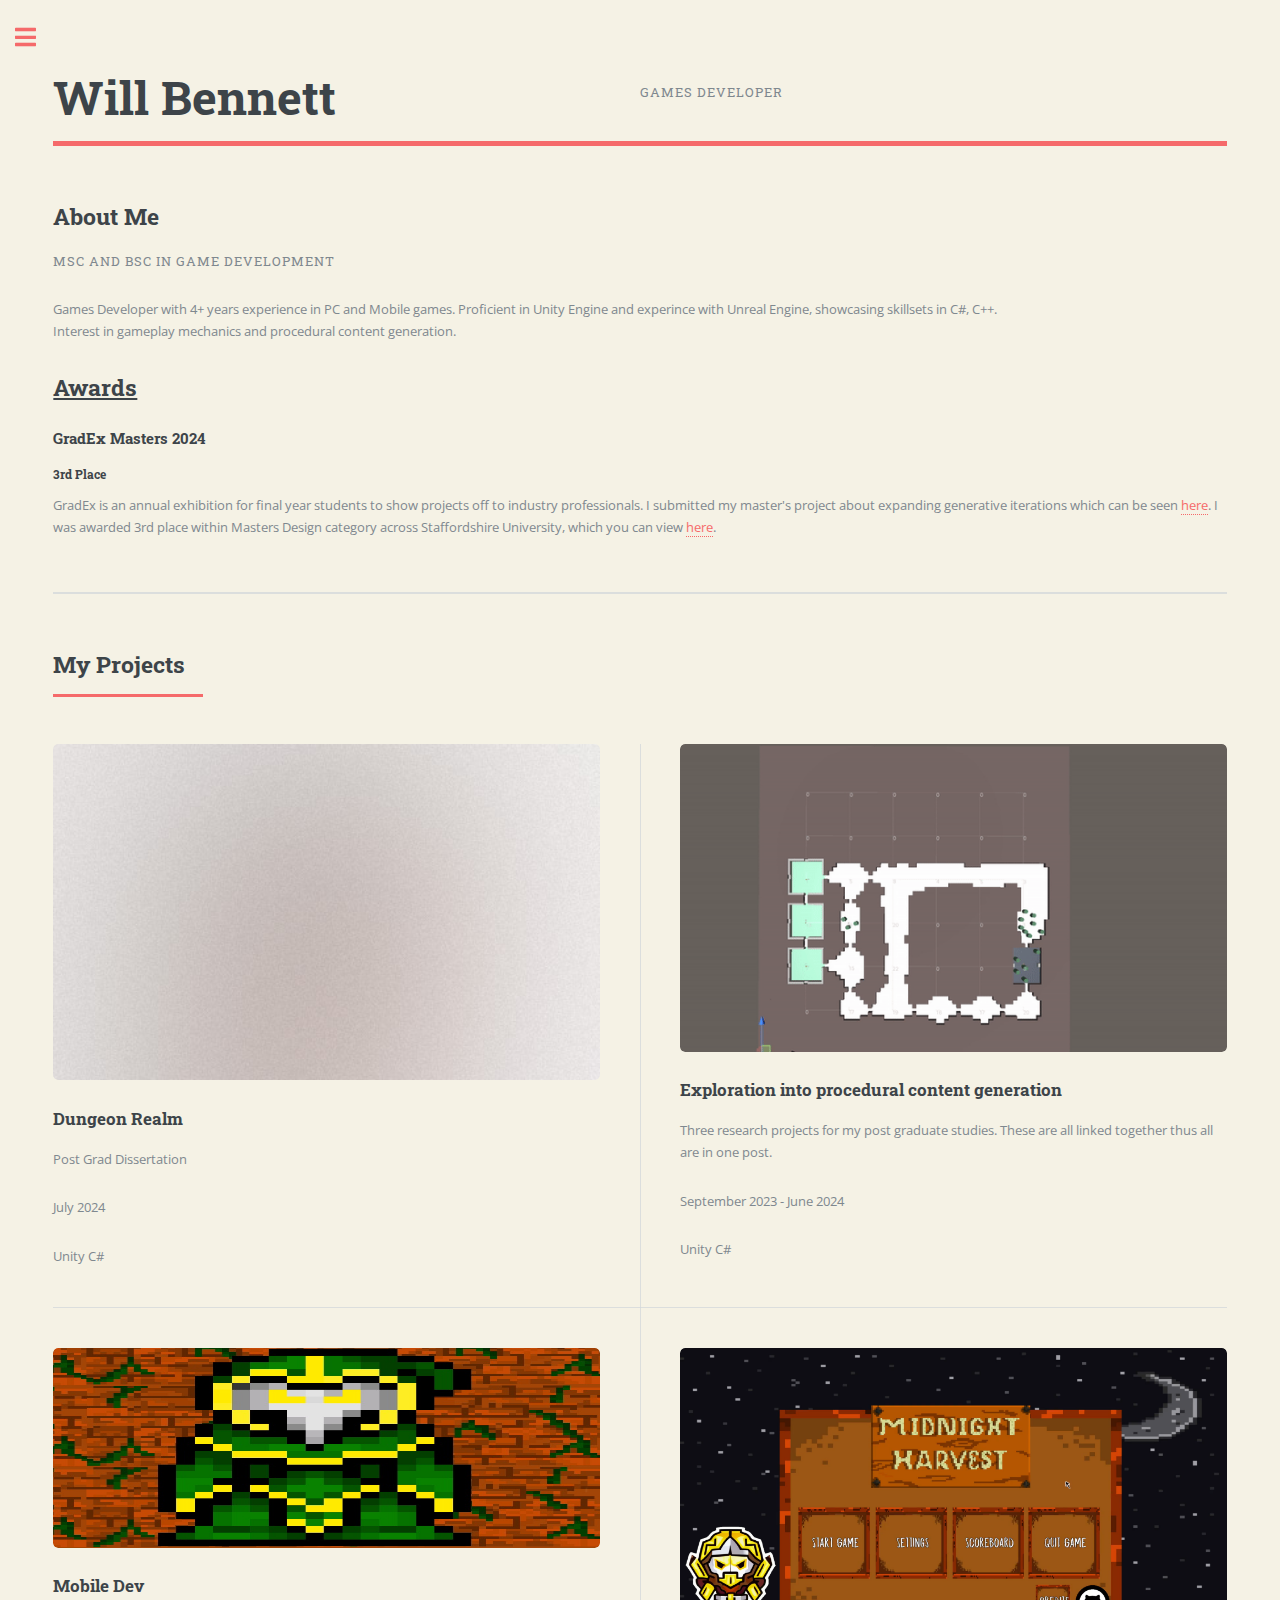
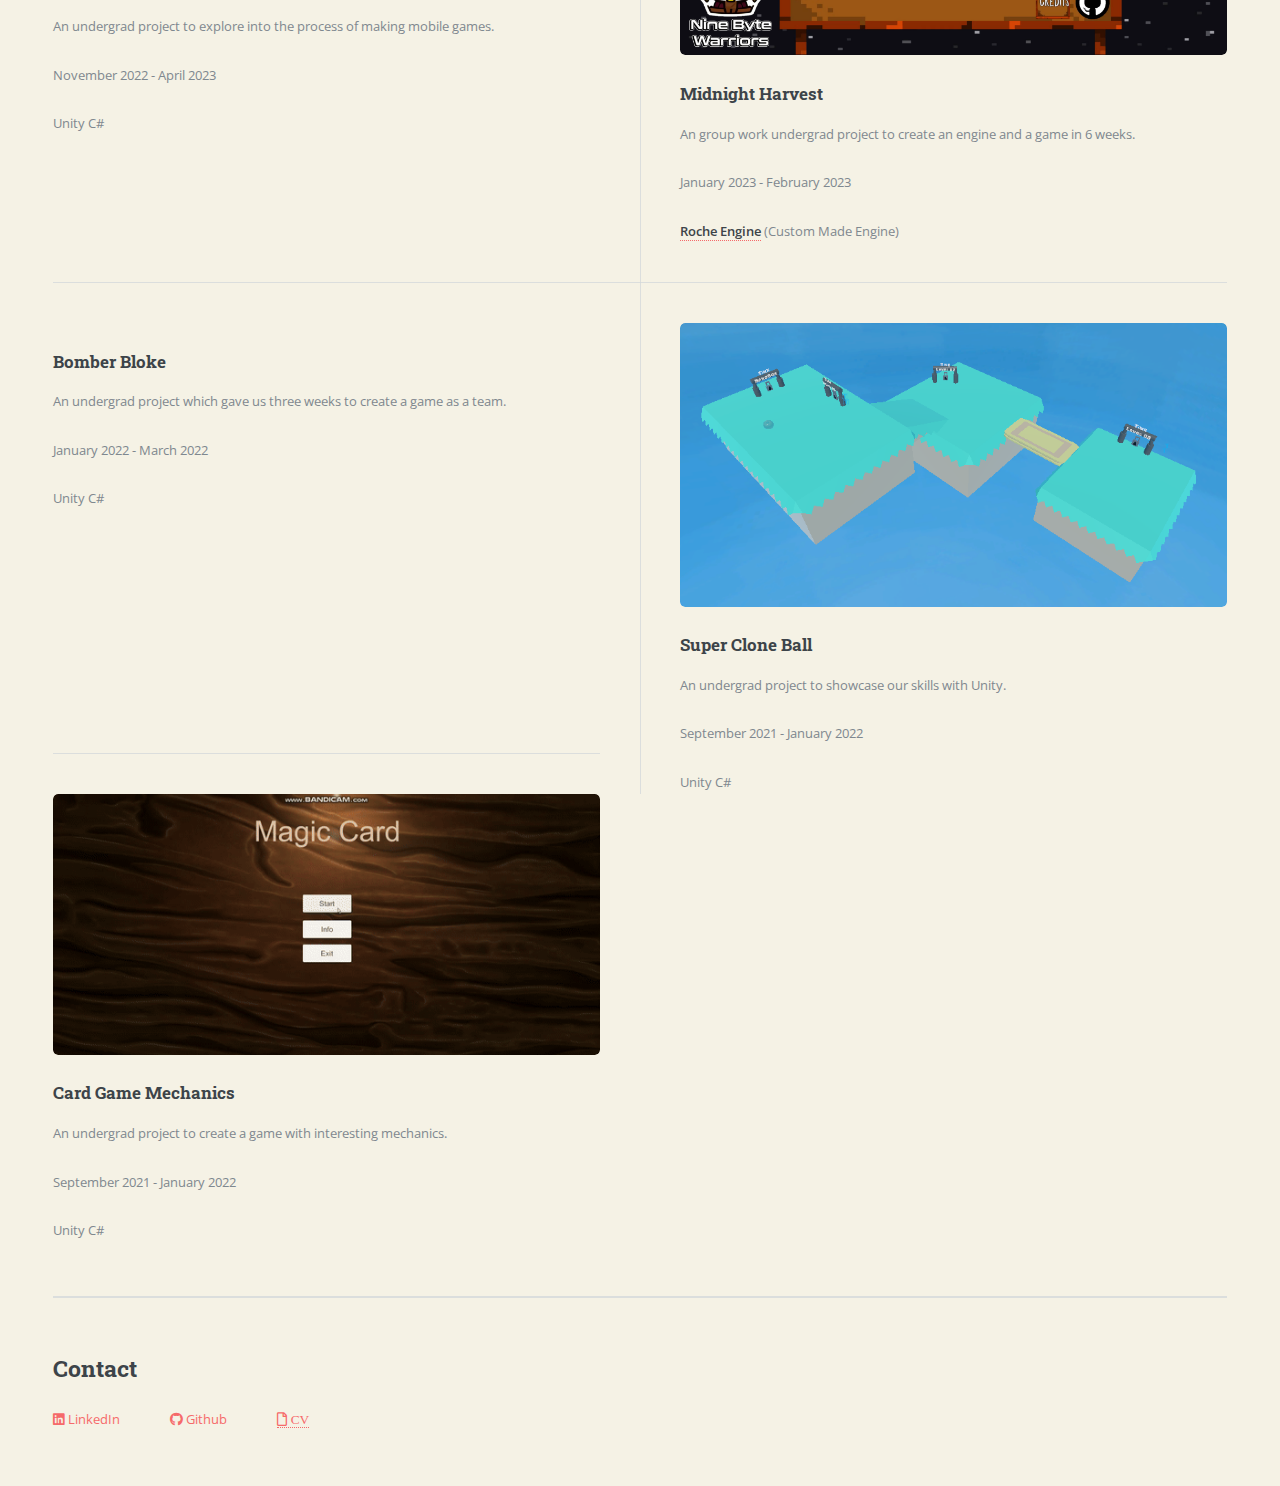
==== index.html @ c8e1f9c4 "added card game stuff" ====
<!DOCTYPE HTML>
<!--
	Editorial by HTML5 UP
	html5up.net | @ajlkn
	Free for personal and commercial use under the CCA 3.0 license (html5up.net/license)
-->
<html>
	<head>
		<title>Will Bennett Portfolio</title>
		<meta charset="utf-8" />
		<meta name="viewport" content="width=device-width, initial-scale=1, user-scalable=no" />
		<link rel="stylesheet" href="assets/css/main.css" />
	</head>
	<body class="is-preload">

		<!-- Wrapper -->
			<div id="wrapper">

				<!-- Main -->
					<div id="main">
						<div class="inner">

							<!-- Header -->
							<header id="header">
								<h1>Will Bennett </h1>
								<p><br>Games Developer</p>
							</header>

							<!-- Banner -->
							<section id="AboutMe">
								<div class="content">
									<header>
										<h2>About Me</h2>
										<p>MSc and BSc in Game Development</p>
									</header>
									<p>
										Games Developer with 4+ years experience in PC and Mobile games. Proficient in Unity Engine and experince with Unreal Engine, showcasing skillsets in C#, C++.
										<br /> Interest in gameplay mechanics and procedural content generation.
									</p>

									<h2><u>Awards</u></h2>
									<h4>GradEx Masters 2024 </h4>
									<h5>3rd Place</h5>
									<p>
										GradEx is an annual exhibition for final year students to show projects off to industry professionals. I submitted my master's project about expanding generative iterations which can be seen
										<a href="ExplorationIntoProceduralContentGeneration.html">here</a>. I was awarded 3rd place within Masters Design category across Staffordshire University, which you can view <a href="https://gradex.staffs.ac.uk/projects/?project=expanding-generative-iterations-of-the-prototype">here</a>.
									</p>
								</div>
							</section>

							<!-- Section -->
							<section id="Projects">
								<header class="major">
									<h2>My Projects</h2>
								</header>
								<div class="posts">
									<article>

										<a href="#" class="image"><img src="images/pic01.jpg" alt="" /></a>
										<h3>Dungeon Realm</h3>
										<p>Post Grad Dissertation</p>
										<p>July 2024</p>
										<p>Unity C#</p>

									</article>
									<article>
										<a href="ExplorationIntoProceduralContentGeneration.html" class="image"><img src="images/DungeonGenGif.gif" alt="Example dungeon generation" /></a>
										<h3>Exploration into procedural content generation</h3>
										<p>Three research projects for my post graduate studies. These are all linked together thus all are in one post.</p>
										<p>September 2023 - June 2024</p>
										<p>Unity C# </p>
									</article>
									<article>
										<a href="CultOfTheMerger.html" class="image"><img src="images/CultOfTheMergerIcon.jpg" alt="CultOfTheMerger Icon" width="300" height="200" /></a>
										<h3>Mobile Dev</h3>
										<p>An undergrad project to explore into the process of making mobile games.</p>
										<p>November 2022 - April 2023</p>
										<p>Unity C# </p>
									</article>
									<article>
										<a href="MidnightHarvest.html" class="image"><img src="images/MidnightHarvest.png" alt="" /></a>
										<h3>Midnight Harvest</h3>
										<p>An group work undergrad project to create an engine and a game in 6 weeks.</p>
										<p>January 2023 - February 2023</p>
										<p><a href="https://github.com/Nine-Byte-Warriors/roche-engine"><strong>Roche Engine</strong></a> (Custom Made Engine)</p>
									</article>
									<article>
										<a href="BomberBloke.html" class="image"><img src="images/BomberBlokeBossGif.gif" alt="" /></a>
										<h3>Bomber Bloke</h3>
										<p>An undergrad project which gave us three weeks to create a game as a team.</p>
										<p>January 2022 - March 2022</p>
										<p>Unity C# </p>
									</article>
									<article>
										<a href="SuperCloneBall.html" class="image"><img src="images/SuperCloneBall.png" alt="" /></a>
										<h3>Super Clone Ball</h3>
										<p>An undergrad project to showcase our skills with Unity.</p>
										<p>September 2021 - January 2022</p>
										<p>Unity C# </p>
									</article>
									<article>
										<a href="CardGameMechanics.html" class="image"><img src="images/CardGameGif.gif" alt="" /></a>
										<h3>Card Game Mechanics</h3>
										<p>An undergrad project to create a game with interesting mechanics.</p>
										<p>September 2021 - January 2022</p>
										<p>Unity C# </p>
									</article>
								</div>
							</section>

							<section id="Contact">
								<div class="content">
									<header>
										<h2>Contact</h2>
									</header>
									<div style="display:flex;flex-direction:row;gap:50px">
										<p><a href="https://www.linkedin.com/in/will-bennett-/"class="icon brands fa-linkedin"> LinkedIn</a></p>
										<p><a href="https://github.com/WillBennett2" class="icon brands fa-github"> Github</a></p>
										<p><a href="CV.html" class="far fa-file" > CV</a></p>
									</div>
								</div>
							</section>

						</div>
					</div>

				<!-- Sidebar -->
					<div id="sidebar">
						<div class="inner">

							<!-- Search -->
								<section id="search" class="alt">
								</section>

							<!-- Menu -->
								<nav id="menu">
									<ul>
										<li><a href="#header">Will Bennett</a></li>
										<li><a href="#AboutMe">About Me</a></li>
										<li><a href="#Projects">My Projects</a></li>
										<li><a href="#Contact">Contact Me</a></li>
									</ul>
								</nav>

						</div>
					</div>

			</div>

		<!-- Scripts -->
			<script src="assets/js/jquery.min.js"></script>
			<script src="assets/js/browser.min.js"></script>
			<script src="assets/js/breakpoints.min.js"></script>
			<script src="assets/js/util.js"></script>
			<script src="assets/js/main.js"></script>

	</body>
</html>
---- assets/css/main.css ----
@import url(fontawesome-all.min.css);
@import url("https://fonts.googleapis.com/css?family=Open+Sans:400,600,400italic,600italic|Roboto+Slab:400,700");
/*
	Editorial by HTML5 UP
	html5up.net | @ajlkn
	Free for personal and commercial use under the CCA 3.0 license (html5up.net/license)
*/
html, body, div, span, applet, object,
iframe, h1, h2, h3, h4, h5, h6, p, blockquote,
pre, a, abbr, acronym, address, big, cite,
code, del, dfn, em, img, ins, kbd, q, s, samp,
small, strike, strong, sub, sup, tt, var, b,
u, i, center, dl, dt, dd, ol, ul, li, fieldset,
form, label, legend, table, caption, tbody,
tfoot, thead, tr, th, td, article, aside,
canvas, details, embed, figure, figcaption,
footer, header, hgroup, menu, nav, output, ruby,
section, summary, time, mark, audio, video {
  margin: 0;
  padding: 0;
  border: 0;
  font-size: 100%;
  font: inherit;
  vertical-align: baseline; }

article, aside, details, figcaption, figure,
footer, header, hgroup, menu, nav, section {
  display: block; }

body {
  line-height: 1; }

ol, ul {
  list-style: none; }

blockquote, q {
  quotes: none; }
  blockquote:before, blockquote:after, q:before, q:after {
    content: '';
    content: none; }

table {
  border-collapse: collapse;
  border-spacing: 0; }

body {
  -webkit-text-size-adjust: none; }

mark {
  background-color: transparent;
  color: inherit; }

input::-moz-focus-inner {
  border: 0;
  padding: 0; }

input, select, textarea {
  -moz-appearance: none;
  -webkit-appearance: none;
  -ms-appearance: none;
  appearance: none; }

/* Basic */
@-ms-viewport {
  width: device-width; }

body {
  -ms-overflow-style: scrollbar; }

@media screen and (max-width: 480px) {
  html, body {
    min-width: 320px; } }

html {
  box-sizing: border-box; }

*, *:before, *:after {
  box-sizing: inherit; }

body {
    background: #F5F2E5;
}
  body.is-preload *, body.is-preload *:before, body.is-preload *:after, body.is-resizing *, body.is-resizing *:before, body.is-resizing *:after {
    -moz-animation: none !important;
    -webkit-animation: none !important;
    -ms-animation: none !important;
    animation: none !important;
    -moz-transition: none !important;
    -webkit-transition: none !important;
    -ms-transition: none !important;
    transition: none !important; }

/* Type */
body, input, select, textarea {
  color: #7f888f;
  font-family: "Open Sans", sans-serif;
  font-size: 13pt;
  font-weight: 400;
  line-height: 1.65; }
  @media screen and (max-width: 1680px) {
    body, input, select, textarea {
      font-size: 11pt; } }
  @media screen and (max-width: 1280px) {
    body, input, select, textarea {
      font-size: 10pt; } }
  @media screen and (max-width: 360px) {
    body, input, select, textarea {
      font-size: 9pt; } }

a {
  -moz-transition: color 0.2s ease-in-out, border-bottom-color 0.2s ease-in-out;
  -webkit-transition: color 0.2s ease-in-out, border-bottom-color 0.2s ease-in-out;
  -ms-transition: color 0.2s ease-in-out, border-bottom-color 0.2s ease-in-out;
  transition: color 0.2s ease-in-out, border-bottom-color 0.2s ease-in-out;
  border-bottom: dotted 1px;
  color: #f56a6a;
  text-decoration: none; }
  a:hover {
    border-bottom-color: #f56a6a;
    color: #f56a6a !important; }
    a:hover strong {
      color: inherit; }

strong, b {
  color: #3d4449;
  font-weight: 600; }

em, i {
  font-style: italic; }

p {
  margin: 0 0 2em 0; }

h1, h2, h3, h4, h5, h6 {
  color: #3d4449;
  font-family: "Roboto Slab", serif;
  font-weight: 700;
  line-height: 1.5;
  margin: 0 0 1em 0; }
  h1 a, h2 a, h3 a, h4 a, h5 a, h6 a {
    color: inherit;
    text-decoration: none;
    border-bottom: 0; }

h1 {
  font-size: 4em;
  margin: 0 0 0.5em 0;
  line-height: 1.3; }

h2 {
  font-size: 1.75em; }

h3 {
  font-size: 1.25em; }

h4 {
  font-size: 1.1em; }

h5 {
  font-size: 0.9em; }

h6 {
  font-size: 0.7em; }

@media screen and (max-width: 1680px) {
  h1 {
    font-size: 3.5em; } }

@media screen and (max-width: 980px) {
  h1 {
    font-size: 3.25em; } }

@media screen and (max-width: 736px) {
  h1 {
    font-size: 2em;
    line-height: 1.4; }
  h2 {
    font-size: 1.5em; } }

sub {
  font-size: 0.8em;
  position: relative;
  top: 0.5em; }

sup {
  font-size: 0.8em;
  position: relative;
  top: -0.5em; }

blockquote {
  border-left: solid 3px rgba(210, 215, 217, 0.75);
  font-style: italic;
  margin: 0 0 2em 0;
  padding: 0.5em 0 0.5em 2em; }

code {
  background: rgba(230, 235, 237, 0.25);
  border-radius: 0.375em;
  border: solid 1px rgba(210, 215, 217, 0.75);
  font-family: "Courier New", monospace;
  font-size: 0.9em;
  margin: 0 0.25em;
  padding: 0.25em 0.65em; }

pre {
  -webkit-overflow-scrolling: touch;
  font-family: "Courier New", monospace;
  font-size: 0.9em;
  margin: 0 0 2em 0; }
  pre code {
    display: block;
    line-height: 1.75;
    padding: 1em 1.5em;
    overflow-x: auto; }

hr {
  border: 0;
  border-bottom: solid 1px rgba(210, 215, 217, 0.75);
  margin: 2em 0; }
  hr.major {
    margin: 3em 0; }

.align-left {
  text-align: left; }

.align-center {
  text-align: center; }

.align-right {
  text-align: right; }

/* Row */
.row {
  display: flex;
  flex-wrap: wrap;
  box-sizing: border-box;
  align-items: stretch; }
  .row > * {
    box-sizing: border-box; }
  .row.gtr-uniform > * > :last-child {
    margin-bottom: 0; }
  .row.aln-left {
    justify-content: flex-start; }
  .row.aln-center {
    justify-content: center; }
  .row.aln-right {
    justify-content: flex-end; }
  .row.aln-top {
    align-items: flex-start; }
  .row.aln-middle {
    align-items: center; }
  .row.aln-bottom {
    align-items: flex-end; }
  .row > .imp {
    order: -1; }
  .row > .col-1 {
    width: 8.33333%; }
  .row > .off-1 {
    margin-left: 8.33333%; }
  .row > .col-2 {
    width: 16.66667%; }
  .row > .off-2 {
    margin-left: 16.66667%; }
  .row > .col-3 {
    width: 25%; }
  .row > .off-3 {
    margin-left: 25%; }
  .row > .col-4 {
    width: 33.33333%; }
  .row > .off-4 {
    margin-left: 33.33333%; }
  .row > .col-5 {
    width: 41.66667%; }
  .row > .off-5 {
    margin-left: 41.66667%; }
  .row > .col-6 {
    width: 50%; }
  .row > .off-6 {
    margin-left: 50%; }
  .row > .col-7 {
    width: 58.33333%; }
  .row > .off-7 {
    margin-left: 58.33333%; }
  .row > .col-8 {
    width: 66.66667%; }
  .row > .off-8 {
    margin-left: 66.66667%; }
  .row > .col-9 {
    width: 75%; }
  .row > .off-9 {
    margin-left: 75%; }
  .row > .col-10 {
    width: 83.33333%; }
  .row > .off-10 {
    margin-left: 83.33333%; }
  .row > .col-11 {
    width: 91.66667%; }
  .row > .off-11 {
    margin-left: 91.66667%; }
  .row > .col-12 {
    width: 100%; }
  .row > .off-12 {
    margin-left: 100%; }
  .row.gtr-0 {
    margin-top: 0;
    margin-left: 0em; }
    .row.gtr-0 > * {
      padding: 0 0 0 0em; }
    .row.gtr-0.gtr-uniform {
      margin-top: 0em; }
      .row.gtr-0.gtr-uniform > * {
        padding-top: 0em; }
  .row.gtr-25 {
    margin-top: 0;
    margin-left: -0.375em; }
    .row.gtr-25 > * {
      padding: 0 0 0 0.375em; }
    .row.gtr-25.gtr-uniform {
      margin-top: -0.375em; }
      .row.gtr-25.gtr-uniform > * {
        padding-top: 0.375em; }
  .row.gtr-50 {
    margin-top: 0;
    margin-left: -0.75em; }
    .row.gtr-50 > * {
      padding: 0 0 0 0.75em; }
    .row.gtr-50.gtr-uniform {
      margin-top: -0.75em; }
      .row.gtr-50.gtr-uniform > * {
        padding-top: 0.75em; }
  .row {
    margin-top: 0;
    margin-left: -1.5em; }
    .row > * {
      padding: 0 0 0 1.5em; }
    .row.gtr-uniform {
      margin-top: -1.5em; }
      .row.gtr-uniform > * {
        padding-top: 1.5em; }
  .row.gtr-150 {
    margin-top: 0;
    margin-left: -2.25em; }
    .row.gtr-150 > * {
      padding: 0 0 0 2.25em; }
    .row.gtr-150.gtr-uniform {
      margin-top: -2.25em; }
      .row.gtr-150.gtr-uniform > * {
        padding-top: 2.25em; }
  .row.gtr-200 {
    margin-top: 0;
    margin-left: -3em; }
    .row.gtr-200 > * {
      padding: 0 0 0 3em; }
    .row.gtr-200.gtr-uniform {
      margin-top: -3em; }
      .row.gtr-200.gtr-uniform > * {
        padding-top: 3em; }
  @media screen and (max-width: 1680px) {
    .row {
      display: flex;
      flex-wrap: wrap;
      box-sizing: border-box;
      align-items: stretch; }
      .row > * {
        box-sizing: border-box; }
      .row.gtr-uniform > * > :last-child {
        margin-bottom: 0; }
      .row.aln-left {
        justify-content: flex-start; }
      .row.aln-center {
        justify-content: center; }
      .row.aln-right {
        justify-content: flex-end; }
      .row.aln-top {
        align-items: flex-start; }
      .row.aln-middle {
        align-items: center; }
      .row.aln-bottom {
        align-items: flex-end; }
      .row > .imp-xlarge {
        order: -1; }
      .row > .col-1-xlarge {
        width: 8.33333%; }
      .row > .off-1-xlarge {
        margin-left: 8.33333%; }
      .row > .col-2-xlarge {
        width: 16.66667%; }
      .row > .off-2-xlarge {
        margin-left: 16.66667%; }
      .row > .col-3-xlarge {
        width: 25%; }
      .row > .off-3-xlarge {
        margin-left: 25%; }
      .row > .col-4-xlarge {
        width: 33.33333%; }
      .row > .off-4-xlarge {
        margin-left: 33.33333%; }
      .row > .col-5-xlarge {
        width: 41.66667%; }
      .row > .off-5-xlarge {
        margin-left: 41.66667%; }
      .row > .col-6-xlarge {
        width: 50%; }
      .row > .off-6-xlarge {
        margin-left: 50%; }
      .row > .col-7-xlarge {
        width: 58.33333%; }
      .row > .off-7-xlarge {
        margin-left: 58.33333%; }
      .row > .col-8-xlarge {
        width: 66.66667%; }
      .row > .off-8-xlarge {
        margin-left: 66.66667%; }
      .row > .col-9-xlarge {
        width: 75%; }
      .row > .off-9-xlarge {
        margin-left: 75%; }
      .row > .col-10-xlarge {
        width: 83.33333%; }
      .row > .off-10-xlarge {
        margin-left: 83.33333%; }
      .row > .col-11-xlarge {
        width: 91.66667%; }
      .row > .off-11-xlarge {
        margin-left: 91.66667%; }
      .row > .col-12-xlarge {
        width: 100%; }
      .row > .off-12-xlarge {
        margin-left: 100%; }
      .row.gtr-0 {
        margin-top: 0;
        margin-left: 0em; }
        .row.gtr-0 > * {
          padding: 0 0 0 0em; }
        .row.gtr-0.gtr-uniform {
          margin-top: 0em; }
          .row.gtr-0.gtr-uniform > * {
            padding-top: 0em; }
      .row.gtr-25 {
        margin-top: 0;
        margin-left: -0.375em; }
        .row.gtr-25 > * {
          padding: 0 0 0 0.375em; }
        .row.gtr-25.gtr-uniform {
          margin-top: -0.375em; }
          .row.gtr-25.gtr-uniform > * {
            padding-top: 0.375em; }
      .row.gtr-50 {
        margin-top: 0;
        margin-left: -0.75em; }
        .row.gtr-50 > * {
          padding: 0 0 0 0.75em; }
        .row.gtr-50.gtr-uniform {
          margin-top: -0.75em; }
          .row.gtr-50.gtr-uniform > * {
            padding-top: 0.75em; }
      .row {
        margin-top: 0;
        margin-left: -1.5em; }
        .row > * {
          padding: 0 0 0 1.5em; }
        .row.gtr-uniform {
          margin-top: -1.5em; }
          .row.gtr-uniform > * {
            padding-top: 1.5em; }
      .row.gtr-150 {
        margin-top: 0;
        margin-left: -2.25em; }
        .row.gtr-150 > * {
          padding: 0 0 0 2.25em; }
        .row.gtr-150.gtr-uniform {
          margin-top: -2.25em; }
          .row.gtr-150.gtr-uniform > * {
            padding-top: 2.25em; }
      .row.gtr-200 {
        margin-top: 0;
        margin-left: -3em; }
        .row.gtr-200 > * {
          padding: 0 0 0 3em; }
        .row.gtr-200.gtr-uniform {
          margin-top: -3em; }
          .row.gtr-200.gtr-uniform > * {
            padding-top: 3em; } }
  @media screen and (max-width: 1280px) {
    .row {
      display: flex;
      flex-wrap: wrap;
      box-sizing: border-box;
      align-items: stretch; }
      .row > * {
        box-sizing: border-box; }
      .row.gtr-uniform > * > :last-child {
        margin-bottom: 0; }
      .row.aln-left {
        justify-content: flex-start; }
      .row.aln-center {
        justify-content: center; }
      .row.aln-right {
        justify-content: flex-end; }
      .row.aln-top {
        align-items: flex-start; }
      .row.aln-middle {
        align-items: center; }
      .row.aln-bottom {
        align-items: flex-end; }
      .row > .imp-large {
        order: -1; }
      .row > .col-1-large {
        width: 8.33333%; }
      .row > .off-1-large {
        margin-left: 8.33333%; }
      .row > .col-2-large {
        width: 16.66667%; }
      .row > .off-2-large {
        margin-left: 16.66667%; }
      .row > .col-3-large {
        width: 25%; }
      .row > .off-3-large {
        margin-left: 25%; }
      .row > .col-4-large {
        width: 33.33333%; }
      .row > .off-4-large {
        margin-left: 33.33333%; }
      .row > .col-5-large {
        width: 41.66667%; }
      .row > .off-5-large {
        margin-left: 41.66667%; }
      .row > .col-6-large {
        width: 50%; }
      .row > .off-6-large {
        margin-left: 50%; }
      .row > .col-7-large {
        width: 58.33333%; }
      .row > .off-7-large {
        margin-left: 58.33333%; }
      .row > .col-8-large {
        width: 66.66667%; }
      .row > .off-8-large {
        margin-left: 66.66667%; }
      .row > .col-9-large {
        width: 75%; }
      .row > .off-9-large {
        margin-left: 75%; }
      .row > .col-10-large {
        width: 83.33333%; }
      .row > .off-10-large {
        margin-left: 83.33333%; }
      .row > .col-11-large {
        width: 91.66667%; }
      .row > .off-11-large {
        margin-left: 91.66667%; }
      .row > .col-12-large {
        width: 100%; }
      .row > .off-12-large {
        margin-left: 100%; }
      .row.gtr-0 {
        margin-top: 0;
        margin-left: 0em; }
        .row.gtr-0 > * {
          padding: 0 0 0 0em; }
        .row.gtr-0.gtr-uniform {
          margin-top: 0em; }
          .row.gtr-0.gtr-uniform > * {
            padding-top: 0em; }
      .row.gtr-25 {
        margin-top: 0;
        margin-left: -0.375em; }
        .row.gtr-25 > * {
          padding: 0 0 0 0.375em; }
        .row.gtr-25.gtr-uniform {
          margin-top: -0.375em; }
          .row.gtr-25.gtr-uniform > * {
            padding-top: 0.375em; }
      .row.gtr-50 {
        margin-top: 0;
        margin-left: -0.75em; }
        .row.gtr-50 > * {
          padding: 0 0 0 0.75em; }
        .row.gtr-50.gtr-uniform {
          margin-top: -0.75em; }
          .row.gtr-50.gtr-uniform > * {
            padding-top: 0.75em; }
      .row {
        margin-top: 0;
        margin-left: -1.5em; }
        .row > * {
          padding: 0 0 0 1.5em; }
        .row.gtr-uniform {
          margin-top: -1.5em; }
          .row.gtr-uniform > * {
            padding-top: 1.5em; }
      .row.gtr-150 {
        margin-top: 0;
        margin-left: -2.25em; }
        .row.gtr-150 > * {
          padding: 0 0 0 2.25em; }
        .row.gtr-150.gtr-uniform {
          margin-top: -2.25em; }
          .row.gtr-150.gtr-uniform > * {
            padding-top: 2.25em; }
      .row.gtr-200 {
        margin-top: 0;
        margin-left: -3em; }
        .row.gtr-200 > * {
          padding: 0 0 0 3em; }
        .row.gtr-200.gtr-uniform {
          margin-top: -3em; }
          .row.gtr-200.gtr-uniform > * {
            padding-top: 3em; } }
  @media screen and (max-width: 980px) {
    .row {
      display: flex;
      flex-wrap: wrap;
      box-sizing: border-box;
      align-items: stretch; }
      .row > * {
        box-sizing: border-box; }
      .row.gtr-uniform > * > :last-child {
        margin-bottom: 0; }
      .row.aln-left {
        justify-content: flex-start; }
      .row.aln-center {
        justify-content: center; }
      .row.aln-right {
        justify-content: flex-end; }
      .row.aln-top {
        align-items: flex-start; }
      .row.aln-middle {
        align-items: center; }
      .row.aln-bottom {
        align-items: flex-end; }
      .row > .imp-medium {
        order: -1; }
      .row > .col-1-medium {
        width: 8.33333%; }
      .row > .off-1-medium {
        margin-left: 8.33333%; }
      .row > .col-2-medium {
        width: 16.66667%; }
      .row > .off-2-medium {
        margin-left: 16.66667%; }
      .row > .col-3-medium {
        width: 25%; }
      .row > .off-3-medium {
        margin-left: 25%; }
      .row > .col-4-medium {
        width: 33.33333%; }
      .row > .off-4-medium {
        margin-left: 33.33333%; }
      .row > .col-5-medium {
        width: 41.66667%; }
      .row > .off-5-medium {
        margin-left: 41.66667%; }
      .row > .col-6-medium {
        width: 50%; }
      .row > .off-6-medium {
        margin-left: 50%; }
      .row > .col-7-medium {
        width: 58.33333%; }
      .row > .off-7-medium {
        margin-left: 58.33333%; }
      .row > .col-8-medium {
        width: 66.66667%; }
      .row > .off-8-medium {
        margin-left: 66.66667%; }
      .row > .col-9-medium {
        width: 75%; }
      .row > .off-9-medium {
        margin-left: 75%; }
      .row > .col-10-medium {
        width: 83.33333%; }
      .row > .off-10-medium {
        margin-left: 83.33333%; }
      .row > .col-11-medium {
        width: 91.66667%; }
      .row > .off-11-medium {
        margin-left: 91.66667%; }
      .row > .col-12-medium {
        width: 100%; }
      .row > .off-12-medium {
        margin-left: 100%; }
      .row.gtr-0 {
        margin-top: 0;
        margin-left: 0em; }
        .row.gtr-0 > * {
          padding: 0 0 0 0em; }
        .row.gtr-0.gtr-uniform {
          margin-top: 0em; }
          .row.gtr-0.gtr-uniform > * {
            padding-top: 0em; }
      .row.gtr-25 {
        margin-top: 0;
        margin-left: -0.375em; }
        .row.gtr-25 > * {
          padding: 0 0 0 0.375em; }
        .row.gtr-25.gtr-uniform {
          margin-top: -0.375em; }
          .row.gtr-25.gtr-uniform > * {
            padding-top: 0.375em; }
      .row.gtr-50 {
        margin-top: 0;
        margin-left: -0.75em; }
        .row.gtr-50 > * {
          padding: 0 0 0 0.75em; }
        .row.gtr-50.gtr-uniform {
          margin-top: -0.75em; }
          .row.gtr-50.gtr-uniform > * {
            padding-top: 0.75em; }
      .row {
        margin-top: 0;
        margin-left: -1.5em; }
        .row > * {
          padding: 0 0 0 1.5em; }
        .row.gtr-uniform {
          margin-top: -1.5em; }
          .row.gtr-uniform > * {
            padding-top: 1.5em; }
      .row.gtr-150 {
        margin-top: 0;
        margin-left: -2.25em; }
        .row.gtr-150 > * {
          padding: 0 0 0 2.25em; }
        .row.gtr-150.gtr-uniform {
          margin-top: -2.25em; }
          .row.gtr-150.gtr-uniform > * {
            padding-top: 2.25em; }
      .row.gtr-200 {
        margin-top: 0;
        margin-left: -3em; }
        .row.gtr-200 > * {
          padding: 0 0 0 3em; }
        .row.gtr-200.gtr-uniform {
          margin-top: -3em; }
          .row.gtr-200.gtr-uniform > * {
            padding-top: 3em; } }
  @media screen and (max-width: 736px) {
    .row {
      display: flex;
      flex-wrap: wrap;
      box-sizing: border-box;
      align-items: stretch; }
      .row > * {
        box-sizing: border-box; }
      .row.gtr-uniform > * > :last-child {
        margin-bottom: 0; }
      .row.aln-left {
        justify-content: flex-start; }
      .row.aln-center {
        justify-content: center; }
      .row.aln-right {
        justify-content: flex-end; }
      .row.aln-top {
        align-items: flex-start; }
      .row.aln-middle {
        align-items: center; }
      .row.aln-bottom {
        align-items: flex-end; }
      .row > .imp-small {
        order: -1; }
      .row > .col-1-small {
        width: 8.33333%; }
      .row > .off-1-small {
        margin-left: 8.33333%; }
      .row > .col-2-small {
        width: 16.66667%; }
      .row > .off-2-small {
        margin-left: 16.66667%; }
      .row > .col-3-small {
        width: 25%; }
      .row > .off-3-small {
        margin-left: 25%; }
      .row > .col-4-small {
        width: 33.33333%; }
      .row > .off-4-small {
        margin-left: 33.33333%; }
      .row > .col-5-small {
        width: 41.66667%; }
      .row > .off-5-small {
        margin-left: 41.66667%; }
      .row > .col-6-small {
        width: 50%; }
      .row > .off-6-small {
        margin-left: 50%; }
      .row > .col-7-small {
        width: 58.33333%; }
      .row > .off-7-small {
        margin-left: 58.33333%; }
      .row > .col-8-small {
        width: 66.66667%; }
      .row > .off-8-small {
        margin-left: 66.66667%; }
      .row > .col-9-small {
        width: 75%; }
      .row > .off-9-small {
        margin-left: 75%; }
      .row > .col-10-small {
        width: 83.33333%; }
      .row > .off-10-small {
        margin-left: 83.33333%; }
      .row > .col-11-small {
        width: 91.66667%; }
      .row > .off-11-small {
        margin-left: 91.66667%; }
      .row > .col-12-small {
        width: 100%; }
      .row > .off-12-small {
        margin-left: 100%; }
      .row.gtr-0 {
        margin-top: 0;
        margin-left: 0em; }
        .row.gtr-0 > * {
          padding: 0 0 0 0em; }
        .row.gtr-0.gtr-uniform {
          margin-top: 0em; }
          .row.gtr-0.gtr-uniform > * {
            padding-top: 0em; }
      .row.gtr-25 {
        margin-top: 0;
        margin-left: -0.375em; }
        .row.gtr-25 > * {
          padding: 0 0 0 0.375em; }
        .row.gtr-25.gtr-uniform {
          margin-top: -0.375em; }
          .row.gtr-25.gtr-uniform > * {
            padding-top: 0.375em; }
      .row.gtr-50 {
        margin-top: 0;
        margin-left: -0.75em; }
        .row.gtr-50 > * {
          padding: 0 0 0 0.75em; }
        .row.gtr-50.gtr-uniform {
          margin-top: -0.75em; }
          .row.gtr-50.gtr-uniform > * {
            padding-top: 0.75em; }
      .row {
        margin-top: 0;
        margin-left: -1.5em; }
        .row > * {
          padding: 0 0 0 1.5em; }
        .row.gtr-uniform {
          margin-top: -1.5em; }
          .row.gtr-uniform > * {
            padding-top: 1.5em; }
      .row.gtr-150 {
        margin-top: 0;
        margin-left: -2.25em; }
        .row.gtr-150 > * {
          padding: 0 0 0 2.25em; }
        .row.gtr-150.gtr-uniform {
          margin-top: -2.25em; }
          .row.gtr-150.gtr-uniform > * {
            padding-top: 2.25em; }
      .row.gtr-200 {
        margin-top: 0;
        margin-left: -3em; }
        .row.gtr-200 > * {
          padding: 0 0 0 3em; }
        .row.gtr-200.gtr-uniform {
          margin-top: -3em; }
          .row.gtr-200.gtr-uniform > * {
            padding-top: 3em; } }
  @media screen and (max-width: 480px) {
    .row {
      display: flex;
      flex-wrap: wrap;
      box-sizing: border-box;
      align-items: stretch; }
      .row > * {
        box-sizing: border-box; }
      .row.gtr-uniform > * > :last-child {
        margin-bottom: 0; }
      .row.aln-left {
        justify-content: flex-start; }
      .row.aln-center {
        justify-content: center; }
      .row.aln-right {
        justify-content: flex-end; }
      .row.aln-top {
        align-items: flex-start; }
      .row.aln-middle {
        align-items: center; }
      .row.aln-bottom {
        align-items: flex-end; }
      .row > .imp-xsmall {
        order: -1; }
      .row > .col-1-xsmall {
        width: 8.33333%; }
      .row > .off-1-xsmall {
        margin-left: 8.33333%; }
      .row > .col-2-xsmall {
        width: 16.66667%; }
      .row > .off-2-xsmall {
        margin-left: 16.66667%; }
      .row > .col-3-xsmall {
        width: 25%; }
      .row > .off-3-xsmall {
        margin-left: 25%; }
      .row > .col-4-xsmall {
        width: 33.33333%; }
      .row > .off-4-xsmall {
        margin-left: 33.33333%; }
      .row > .col-5-xsmall {
        width: 41.66667%; }
      .row > .off-5-xsmall {
        margin-left: 41.66667%; }
      .row > .col-6-xsmall {
        width: 50%; }
      .row > .off-6-xsmall {
        margin-left: 50%; }
      .row > .col-7-xsmall {
        width: 58.33333%; }
      .row > .off-7-xsmall {
        margin-left: 58.33333%; }
      .row > .col-8-xsmall {
        width: 66.66667%; }
      .row > .off-8-xsmall {
        margin-left: 66.66667%; }
      .row > .col-9-xsmall {
        width: 75%; }
      .row > .off-9-xsmall {
        margin-left: 75%; }
      .row > .col-10-xsmall {
        width: 83.33333%; }
      .row > .off-10-xsmall {
        margin-left: 83.33333%; }
      .row > .col-11-xsmall {
        width: 91.66667%; }
      .row > .off-11-xsmall {
        margin-left: 91.66667%; }
      .row > .col-12-xsmall {
        width: 100%; }
      .row > .off-12-xsmall {
        margin-left: 100%; }
      .row.gtr-0 {
        margin-top: 0;
        margin-left: 0em; }
        .row.gtr-0 > * {
          padding: 0 0 0 0em; }
        .row.gtr-0.gtr-uniform {
          margin-top: 0em; }
          .row.gtr-0.gtr-uniform > * {
            padding-top: 0em; }
      .row.gtr-25 {
        margin-top: 0;
        margin-left: -0.375em; }
        .row.gtr-25 > * {
          padding: 0 0 0 0.375em; }
        .row.gtr-25.gtr-uniform {
          margin-top: -0.375em; }
          .row.gtr-25.gtr-uniform > * {
            padding-top: 0.375em; }
      .row.gtr-50 {
        margin-top: 0;
        margin-left: -0.75em; }
        .row.gtr-50 > * {
          padding: 0 0 0 0.75em; }
        .row.gtr-50.gtr-uniform {
          margin-top: -0.75em; }
          .row.gtr-50.gtr-uniform > * {
            padding-top: 0.75em; }
      .row {
        margin-top: 0;
        margin-left: -1.5em; }
        .row > * {
          padding: 0 0 0 1.5em; }
        .row.gtr-uniform {
          margin-top: -1.5em; }
          .row.gtr-uniform > * {
            padding-top: 1.5em; }
      .row.gtr-150 {
        margin-top: 0;
        margin-left: -2.25em; }
        .row.gtr-150 > * {
          padding: 0 0 0 2.25em; }
        .row.gtr-150.gtr-uniform {
          margin-top: -2.25em; }
          .row.gtr-150.gtr-uniform > * {
            padding-top: 2.25em; }
      .row.gtr-200 {
        margin-top: 0;
        margin-left: -3em; }
        .row.gtr-200 > * {
          padding: 0 0 0 3em; }
        .row.gtr-200.gtr-uniform {
          margin-top: -3em; }
          .row.gtr-200.gtr-uniform > * {
            padding-top: 3em; } }

/* Section/Article */
section.special, article.special {
  text-align: center; }

header p {
  font-family: "Roboto Slab", serif;
  font-size: 1em;
  font-weight: 400;
  letter-spacing: 0.075em;
  margin-top: -0.5em;
  text-transform: uppercase; }

header.major > :last-child {
  border-bottom: solid 3px #f56a6a;
  display: inline-block;
  margin: 0 0 2em 0;
  padding: 0 0.75em 0.5em 0; }

header.main > :last-child {
  margin: 0 0 1em 0; }

/* Form */
form {
  margin: 0 0 2em 0; }

label {
  color: #3d4449;
  display: block;
  font-size: 0.9em;
  font-weight: 600;
  margin: 0 0 1em 0; }

input[type="text"],
input[type="password"],
input[type="email"],
input[type="tel"],
input[type="search"],
input[type="url"],
select,
textarea {
  -moz-appearance: none;
  -webkit-appearance: none;
  -ms-appearance: none;
  appearance: none;
  background: #ffffff;
  border-radius: 0.375em;
  border: none;
  border: solid 1px rgba(210, 215, 217, 0.75);
  color: inherit;
  display: block;
  outline: 0;
  padding: 0 1em;
  text-decoration: none;
  width: 100%; }
  input[type="text"]:invalid,
  input[type="password"]:invalid,
  input[type="email"]:invalid,
  input[type="tel"]:invalid,
  input[type="search"]:invalid,
  input[type="url"]:invalid,
  select:invalid,
  textarea:invalid {
    box-shadow: none; }
  input[type="text"]:focus,
  input[type="password"]:focus,
  input[type="email"]:focus,
  input[type="tel"]:focus,
  input[type="search"]:focus,
  input[type="url"]:focus,
  select:focus,
  textarea:focus {
    border-color: #f56a6a;
    box-shadow: 0 0 0 1px #f56a6a; }

select {
  background-image: url("data:image/svg+xml;charset=utf8,%3Csvg xmlns='http://www.w3.org/2000/svg' width='40' height='40' preserveAspectRatio='none' viewBox='0 0 40 40'%3E%3Cpath d='M9.4,12.3l10.4,10.4l10.4-10.4c0.2-0.2,0.5-0.4,0.9-0.4c0.3,0,0.6,0.1,0.9,0.4l3.3,3.3c0.2,0.2,0.4,0.5,0.4,0.9 c0,0.4-0.1,0.6-0.4,0.9L20.7,31.9c-0.2,0.2-0.5,0.4-0.9,0.4c-0.3,0-0.6-0.1-0.9-0.4L4.3,17.3c-0.2-0.2-0.4-0.5-0.4-0.9 c0-0.4,0.1-0.6,0.4-0.9l3.3-3.3c0.2-0.2,0.5-0.4,0.9-0.4S9.1,12.1,9.4,12.3z' fill='rgba(210, 215, 217, 0.75)' /%3E%3C/svg%3E");
  background-size: 1.25em;
  background-repeat: no-repeat;
  background-position: calc(100% - 1em) center;
  height: 2.75em;
  padding-right: 2.75em;
  text-overflow: ellipsis; }
  select option {
    color: #3d4449;
    background: #ffffff; }
  select:focus::-ms-value {
    background-color: transparent; }
  select::-ms-expand {
    display: none; }

input[type="text"],
input[type="password"],
input[type="email"],
input[type="tel"],
input[type="search"],
input[type="url"],
select {
  height: 2.75em; }

textarea {
  padding: 0.75em 1em; }

input[type="checkbox"],
input[type="radio"] {
  -moz-appearance: none;
  -webkit-appearance: none;
  -ms-appearance: none;
  appearance: none;
  display: block;
  float: left;
  margin-right: -2em;
  opacity: 0;
  width: 1em;
  z-index: -1; }
  input[type="checkbox"] + label,
  input[type="radio"] + label {
    text-decoration: none;
    color: #7f888f;
    cursor: pointer;
    display: inline-block;
    font-size: 1em;
    font-weight: 400;
    padding-left: 2.4em;
    padding-right: 0.75em;
    position: relative; }
    input[type="checkbox"] + label:before,
    input[type="radio"] + label:before {
      -moz-osx-font-smoothing: grayscale;
      -webkit-font-smoothing: antialiased;
      display: inline-block;
      font-style: normal;
      font-variant: normal;
      text-rendering: auto;
      line-height: 1;
      text-transform: none !important;
      font-family: 'Font Awesome 5 Free';
      font-weight: 900; }
    input[type="checkbox"] + label:before,
    input[type="radio"] + label:before {
      background: #ffffff;
      border-radius: 0.375em;
      border: solid 1px rgba(210, 215, 217, 0.75);
      content: '';
      display: inline-block;
      font-size: 0.8em;
      height: 2.0625em;
      left: 0;
      line-height: 2.0625em;
      position: absolute;
      text-align: center;
      top: 0;
      width: 2.0625em; }
  input[type="checkbox"]:checked + label:before,
  input[type="radio"]:checked + label:before {
    background: #3d4449;
    border-color: #3d4449;
    color: #ffffff;
    content: '\f00c'; }
  input[type="checkbox"]:focus + label:before,
  input[type="radio"]:focus + label:before {
    border-color: #f56a6a;
    box-shadow: 0 0 0 1px #f56a6a; }

input[type="checkbox"] + label:before {
  border-radius: 0.375em; }

input[type="radio"] + label:before {
  border-radius: 100%; }

::-webkit-input-placeholder {
  color: #9fa3a6 !important;
  opacity: 1.0; }

:-moz-placeholder {
  color: #9fa3a6 !important;
  opacity: 1.0; }

::-moz-placeholder {
  color: #9fa3a6 !important;
  opacity: 1.0; }

:-ms-input-placeholder {
  color: #9fa3a6 !important;
  opacity: 1.0; }

/* Box */
.box {
  border-radius: 0.375em;
  border: solid 1px rgba(210, 215, 217, 0.75);
  margin-bottom: 2em;
  padding: 1.5em; }
  .box > :last-child,
  .box > :last-child > :last-child,
  .box > :last-child > :last-child > :last-child {
    margin-bottom: 0; }
  .box.alt {
    border: 0;
    border-radius: 0;
    padding: 0; }

/* Icon */
.icon {
  text-decoration: none;
  border-bottom: none;
  position: relative; }
  .icon:before {
    -moz-osx-font-smoothing: grayscale;
    -webkit-font-smoothing: antialiased;
    display: inline-block;
    font-style: normal;
    font-variant: normal;
    text-rendering: auto;
    line-height: 1;
    text-transform: none !important;
    font-family: 'Font Awesome 5 Free';
    font-weight: 400; }
  .icon > .label {
    display: none; }
  .icon:before {
    line-height: inherit; }
  .icon.solid:before {
    font-weight: 900; }
  .icon.brands:before {
    font-family: 'Font Awesome 5 Brands'; }

/* Image */
.image {
  border-radius: 0.375em;
  border: 0;
  display: inline-block;
  position: relative; }
  .image img {
    border-radius: 0.375em;
    display: block; }
  .image.left, .image.right {
    max-width: 40%; }
    .image.left img, .image.right img {
      width: 100%; }
  .image.left {
    float: left;
    padding: 0 1.5em 1em 0;
    top: 0.25em; }
  .image.right {
    float: right;
    padding: 0 0 1em 1.5em;
    top: 0.25em; }
  .image.fit {
    display: block;
    margin: 0 0 2em 0;
    width: 100%; }
    .image.fit img {
      width: 100%; }
  .image.main {
    display: block;
    margin: 0 0 3em 0;
    width: 100%; }
    .image.main img {
      width: 100%; }

a.image {
  overflow: hidden; }
  a.image img {
    -moz-transition: -moz-transform 0.2s ease;
    -webkit-transition: -webkit-transform 0.2s ease;
    -ms-transition: -ms-transform 0.2s ease;
    transition: transform 0.2s ease; }
  a.image:hover img {
    -moz-transform: scale(1.075);
    -webkit-transform: scale(1.075);
    -ms-transform: scale(1.075);
    transform: scale(1.075); }

/* List */
ol {
  list-style: decimal;
  margin: 0 0 2em 0;
  padding-left: 1.25em; }
  ol li {
    padding-left: 0.25em; }

ul {
  list-style: disc;
  margin: 0 0 2em 0;
  padding-left: 1em; }
  ul li {
    padding-left: 0.5em; }
  ul.alt {
    list-style: none;
    padding-left: 0; }
    ul.alt li {
      border-top: solid 1px rgba(210, 215, 217, 0.75);
      padding: 0.5em 0; }
      ul.alt li:first-child {
        border-top: 0;
        padding-top: 0; }

dl {
  margin: 0 0 2em 0; }
  dl dt {
    display: block;
    font-weight: 600;
    margin: 0 0 1em 0; }
  dl dd {
    margin-left: 2em; }

/* Actions */
ul.actions {
  display: -moz-flex;
  display: -webkit-flex;
  display: -ms-flex;
  display: flex;
  cursor: default;
  list-style: none;
  margin-left: -1em;
  padding-left: 0; }
  ul.actions li {
    padding: 0 0 0 1em;
    vertical-align: middle; }
  ul.actions.special {
    -moz-justify-content: center;
    -webkit-justify-content: center;
    -ms-justify-content: center;
    justify-content: center;
    width: 100%;
    margin-left: 0; }
    ul.actions.special li:first-child {
      padding-left: 0; }
  ul.actions.stacked {
    -moz-flex-direction: column;
    -webkit-flex-direction: column;
    -ms-flex-direction: column;
    flex-direction: column;
    margin-left: 0; }
    ul.actions.stacked li {
      padding: 1.3em 0 0 0; }
      ul.actions.stacked li:first-child {
        padding-top: 0; }
  ul.actions.fit {
    width: calc(100% + 1em); }
    ul.actions.fit li {
      -moz-flex-grow: 1;
      -webkit-flex-grow: 1;
      -ms-flex-grow: 1;
      flex-grow: 1;
      -moz-flex-shrink: 1;
      -webkit-flex-shrink: 1;
      -ms-flex-shrink: 1;
      flex-shrink: 1;
      width: 100%; }
      ul.actions.fit li > * {
        width: 100%; }
    ul.actions.fit.stacked {
      width: 100%; }

/* Icons */
ul.icons {
  cursor: default;
  list-style: none;
  padding-left: 0; }
  ul.icons li {
    display: inline-block;
    padding: 0 1em 0 0; }
    ul.icons li:last-child {
      padding-right: 0; }
    ul.icons li .icon {
      color: inherit; }
      ul.icons li .icon:before {
        font-size: 1.25em; }

/* Contact */
ul.contact {
  list-style: none;
  padding: 0; }
  ul.contact li {
    text-decoration: none;
    border-top: solid 1px rgba(210, 215, 217, 0.75);
    margin: 1.5em 0 0 0;
    padding: 1.5em 0 0 3em;
    position: relative; }
    ul.contact li:before {
      -moz-osx-font-smoothing: grayscale;
      -webkit-font-smoothing: antialiased;
      display: inline-block;
      font-style: normal;
      font-variant: normal;
      text-rendering: auto;
      line-height: 1;
      text-transform: none !important;
      font-family: 'Font Awesome 5 Free';
      font-weight: 400; }
    ul.contact li:before {
      color: #f56a6a;
      display: inline-block;
      font-size: 1.5em;
      height: 1.125em;
      left: 0;
      line-height: 1.125em;
      position: absolute;
      text-align: center;
      top: 1em;
      width: 1.5em; }
    ul.contact li:first-child {
      border-top: 0;
      margin-top: 0;
      padding-top: 0; }
      ul.contact li:first-child:before {
        top: 0; }
    ul.contact li a {
      color: inherit; }

/* Pagination */
ul.pagination {
  cursor: default;
  list-style: none;
  padding-left: 0; }
  ul.pagination li {
    display: inline-block;
    padding-left: 0;
    vertical-align: middle; }
    ul.pagination li > .page {
      -moz-transition: background-color 0.2s ease-in-out, color 0.2s ease-in-out;
      -webkit-transition: background-color 0.2s ease-in-out, color 0.2s ease-in-out;
      -ms-transition: background-color 0.2s ease-in-out, color 0.2s ease-in-out;
      transition: background-color 0.2s ease-in-out, color 0.2s ease-in-out;
      border-bottom: 0;
      border-radius: 0.375em;
      display: inline-block;
      font-size: 0.8em;
      font-weight: 600;
      height: 2em;
      line-height: 2em;
      margin: 0 0.125em;
      min-width: 2em;
      padding: 0 0.5em;
      text-align: center; }
      ul.pagination li > .page.active {
        background-color: #f56a6a;
        color: #ffffff !important; }
        ul.pagination li > .page.active:hover {
          background-color: #f67878; }
        ul.pagination li > .page.active:active {
          background-color: #f45c5c; }
    ul.pagination li:first-child {
      padding-right: 0.75em; }
    ul.pagination li:last-child {
      padding-left: 0.75em; }
  @media screen and (max-width: 480px) {
    ul.pagination li:nth-child(n+2):nth-last-child(n+2) {
      display: none; }
    ul.pagination li:first-child {
      padding-right: 0; } }

/* Table */
.table-wrapper {
  -webkit-overflow-scrolling: touch;
  overflow-x: auto; }

table {
  margin: 0 0 2em 0;
  width: 100%; }
  table tbody tr {
    border: solid 1px rgba(210, 215, 217, 0.75);
    border-left: 0;
    border-right: 0; }
    table tbody tr:nth-child(2n + 1) {
      background-color: rgba(230, 235, 237, 0.25); }
  table td {
    padding: 0.75em 0.75em; }
  table th {
    color: #3d4449;
    font-size: 0.9em;
    font-weight: 600;
    padding: 0 0.75em 0.75em 0.75em;
    text-align: left; }
  table thead {
    border-bottom: solid 2px rgba(210, 215, 217, 0.75); }
  table tfoot {
    border-top: solid 2px rgba(210, 215, 217, 0.75); }
  table.alt {
    border-collapse: separate; }
    table.alt tbody tr td {
      border: solid 1px rgba(210, 215, 217, 0.75);
      border-left-width: 0;
      border-top-width: 0; }
      table.alt tbody tr td:first-child {
        border-left-width: 1px; }
    table.alt tbody tr:first-child td {
      border-top-width: 1px; }
    table.alt thead {
      border-bottom: 0; }
    table.alt tfoot {
      border-top: 0; }

/* Button */
input[type="submit"],
input[type="reset"],
input[type="button"],
button,
.button {
  -moz-appearance: none;
  -webkit-appearance: none;
  -ms-appearance: none;
  appearance: none;
  -moz-transition: background-color 0.2s ease-in-out, color 0.2s ease-in-out;
  -webkit-transition: background-color 0.2s ease-in-out, color 0.2s ease-in-out;
  -ms-transition: background-color 0.2s ease-in-out, color 0.2s ease-in-out;
  transition: background-color 0.2s ease-in-out, color 0.2s ease-in-out;
  background-color: transparent;
  border-radius: 0.375em;
  border: 0;
  box-shadow: inset 0 0 0 2px #f56a6a;
  color: #f56a6a !important;
  cursor: pointer;
  display: inline-block;
  font-family: "Roboto Slab", serif;
  font-size: 0.8em;
  font-weight: 700;
  height: 3.5em;
  letter-spacing: 0.075em;
  line-height: 3.5em;
  padding: 0 2.25em;
  text-align: center;
  text-decoration: none;
  text-transform: uppercase;
  white-space: nowrap; }
  input[type="submit"]:hover,
  input[type="reset"]:hover,
  input[type="button"]:hover,
  button:hover,
  .button:hover {
    background-color: rgba(245, 106, 106, 0.05); }
  input[type="submit"]:active,
  input[type="reset"]:active,
  input[type="button"]:active,
  button:active,
  .button:active {
    background-color: rgba(245, 106, 106, 0.15); }
  input[type="submit"].icon:before,
  input[type="reset"].icon:before,
  input[type="button"].icon:before,
  button.icon:before,
  .button.icon:before {
    margin-right: 0.5em; }
  input[type="submit"].fit,
  input[type="reset"].fit,
  input[type="button"].fit,
  button.fit,
  .button.fit {
    width: 100%; }
  input[type="submit"].small,
  input[type="reset"].small,
  input[type="button"].small,
  button.small,
  .button.small {
    font-size: 0.6em; }
  input[type="submit"].large,
  input[type="reset"].large,
  input[type="button"].large,
  button.large,
  .button.large {
    font-size: 1em;
    height: 3.65em;
    line-height: 3.65em; }
  input[type="submit"].primary,
  input[type="reset"].primary,
  input[type="button"].primary,
  button.primary,
  .button.primary {
    background-color: #f56a6a;
    box-shadow: none;
    color: #ffffff !important; }
    input[type="submit"].primary:hover,
    input[type="reset"].primary:hover,
    input[type="button"].primary:hover,
    button.primary:hover,
    .button.primary:hover {
      background-color: #f67878; }
    input[type="submit"].primary:active,
    input[type="reset"].primary:active,
    input[type="button"].primary:active,
    button.primary:active,
    .button.primary:active {
      background-color: #f45c5c; }
  input[type="submit"].disabled, input[type="submit"]:disabled,
  input[type="reset"].disabled,
  input[type="reset"]:disabled,
  input[type="button"].disabled,
  input[type="button"]:disabled,
  button.disabled,
  button:disabled,
  .button.disabled,
  .button:disabled {
    pointer-events: none;
    opacity: 0.25; }

/* Mini Posts */
.mini-posts article {
  border-top: solid 1px rgba(210, 215, 217, 0.75);
  margin-top: 2em;
  padding-top: 2em; }
  .mini-posts article .image {
    display: block;
    margin: 0 0 1.5em 0; }
    .mini-posts article .image img {
      display: block;
      width: 100%; }
  .mini-posts article:first-child {
    border-top: 0;
    margin-top: 0;
    padding-top: 0; }

/* Features */
.features {
  display: -moz-flex;
  display: -webkit-flex;
  display: -ms-flex;
  display: flex;
  -moz-flex-wrap: wrap;
  -webkit-flex-wrap: wrap;
  -ms-flex-wrap: wrap;
  flex-wrap: wrap;
  margin: 0 0 2em -3em;
  width: calc(100% + 3em); }
  .features article {
    -moz-align-items: center;
    -webkit-align-items: center;
    -ms-align-items: center;
    align-items: center;
    display: -moz-flex;
    display: -webkit-flex;
    display: -ms-flex;
    display: flex;
    margin: 0 0 3em 3em;
    position: relative;
    width: calc(50% - 3em); }
    .features article:nth-child(2n - 1) {
      margin-right: 1.5em; }
    .features article:nth-child(2n) {
      margin-left: 1.5em; }
    .features article:nth-last-child(1), .features article:nth-last-child(2) {
      margin-bottom: 0; }
    .features article .icon {
      -moz-flex-grow: 0;
      -webkit-flex-grow: 0;
      -ms-flex-grow: 0;
      flex-grow: 0;
      -moz-flex-shrink: 0;
      -webkit-flex-shrink: 0;
      -ms-flex-shrink: 0;
      flex-shrink: 0;
      display: block;
      height: 10em;
      line-height: 10em;
      margin: 0 2em 0 0;
      text-align: center;
      width: 10em; }
      .features article .icon:before {
        color: #f56a6a;
        font-size: 2.75rem;
        position: relative;
        top: 0.05em; }
      .features article .icon:after {
        -moz-transform: rotate(45deg);
        -webkit-transform: rotate(45deg);
        -ms-transform: rotate(45deg);
        transform: rotate(45deg);
        border-radius: 0.25rem;
        border: solid 2px rgba(210, 215, 217, 0.75);
        content: '';
        display: block;
        height: 7em;
        left: 50%;
        margin: -3.5em 0 0 -3.5em;
        position: absolute;
        top: 50%;
        width: 7em; }
    .features article .content {
      -moz-flex-grow: 1;
      -webkit-flex-grow: 1;
      -ms-flex-grow: 1;
      flex-grow: 1;
      -moz-flex-shrink: 1;
      -webkit-flex-shrink: 1;
      -ms-flex-shrink: 1;
      flex-shrink: 1;
      width: 100%; }
      .features article .content > :last-child {
        margin-bottom: 0; }
  @media screen and (max-width: 980px) {
    .features {
      margin: 0 0 2em 0;
      width: 100%; }
      .features article {
        margin: 0 0 3em 0;
        width: 100%; }
        .features article:nth-child(2n - 1) {
          margin-right: 0; }
        .features article:nth-child(2n) {
          margin-left: 0; }
        .features article:nth-last-child(1), .features article:nth-last-child(2) {
          margin-bottom: 3em; }
        .features article:last-child {
          margin-bottom: 0; }
        .features article .icon {
          height: 8em;
          line-height: 8em;
          width: 8em; }
          .features article .icon:before {
            font-size: 2.25rem; }
          .features article .icon:after {
            height: 6em;
            margin: -3em 0 0 -3em;
            width: 6em; } }
  @media screen and (max-width: 480px) {
    .features article {
      -moz-flex-direction: column;
      -webkit-flex-direction: column;
      -ms-flex-direction: column;
      flex-direction: column;
      -moz-align-items: -moz-flex-start;
      -webkit-align-items: -webkit-flex-start;
      -ms-align-items: -ms-flex-start;
      align-items: flex-start; }
      .features article .icon {
        height: 6em;
        line-height: 6em;
        margin: 0 0 1.5em 0;
        width: 6em; }
        .features article .icon:before {
          font-size: 1.5rem; }
        .features article .icon:after {
          height: 4em;
          margin: -2em 0 0 -2em;
          width: 4em; } }
  @media screen and (max-width: 480px) {
    .features article .icon:before {
      font-size: 1.25rem; } }

/* Posts */
.posts {
  display: -moz-flex;
  display: -webkit-flex;
  display: -ms-flex;
  display: flex;
  -moz-flex-wrap: wrap;
  -webkit-flex-wrap: wrap;
  -ms-flex-wrap: wrap;
  flex-wrap: wrap;
  margin: 0 0 2em -6em;
  width: calc(100% + 6em); }
  .posts article {
    -moz-flex-grow: 0;
    -webkit-flex-grow: 0;
    -ms-flex-grow: 0;
    flex-grow: 0;
    -moz-flex-shrink: 1;
    -webkit-flex-shrink: 1;
    -ms-flex-shrink: 1;
    flex-shrink: 1;
    margin: 0 0 6em 6em;
    position: relative;
    width: calc(33.33333% - 6em); }
    .posts article:before {
      background: rgba(210, 215, 217, 0.75);
      content: '';
      display: block;
      height: calc(100% + 6em);
      left: -3em;
      position: absolute;
      top: 0;
      width: 1px; }
    .posts article:after {
      background: rgba(210, 215, 217, 0.75);
      bottom: -3em;
      content: '';
      display: block;
      height: 1px;
      position: absolute;
      right: 0;
      width: calc(100% + 6em); }
    .posts article > :last-child {
      margin-bottom: 0; }
    .posts article .image {
      display: block;
      margin: 0 0 2em 0; }
      .posts article .image img {
        display: block;
        width: 100%; }
  @media screen and (min-width: 1681px) {
    .posts article:nth-child(3n + 1):before {
      display: none; }
    .posts article:nth-child(3n + 1):after {
      width: 100%; }
    .posts article:nth-last-child(1), .posts article:nth-last-child(2), .posts article:nth-last-child(3) {
      margin-bottom: 0; }
      .posts article:nth-last-child(1):before, .posts article:nth-last-child(2):before, .posts article:nth-last-child(3):before {
        height: 100%; }
      .posts article:nth-last-child(1):after, .posts article:nth-last-child(2):after, .posts article:nth-last-child(3):after {
        display: none; } }
  @media screen and (max-width: 1680px) {
    .posts article {
      width: calc(50% - 6em); }
      .posts article:nth-last-child(3) {
        margin-bottom: 6em; } }
  @media screen and (min-width: 481px) and (max-width: 1680px) {
    .posts article:nth-child(2n + 1):before {
      display: none; }
    .posts article:nth-child(2n + 1):after {
      width: 100%; }
    .posts article:nth-last-child(1), .posts article:nth-last-child(2) {
      margin-bottom: 0; }
      .posts article:nth-last-child(1):before, .posts article:nth-last-child(2):before {
        height: 100%; }
      .posts article:nth-last-child(1):after, .posts article:nth-last-child(2):after {
        display: none; } }
  @media screen and (max-width: 736px) {
    .posts {
      margin: 0 0 2em -4.5em;
      width: calc(100% + 4.5em); }
      .posts article {
        margin: 0 0 4.5em 4.5em;
        width: calc(50% - 4.5em); }
        .posts article:before {
          height: calc(100% + 4.5em);
          left: -2.25em; }
        .posts article:after {
          bottom: -2.25em;
          width: calc(100% + 4.5em); }
        .posts article:nth-last-child(3) {
          margin-bottom: 4.5em; } }
  @media screen and (max-width: 480px) {
    .posts {
      margin: 0 0 2em 0;
      width: 100%; }
      .posts article {
        margin: 0 0 4.5em 0;
        width: 100%; }
        .posts article:before {
          display: none; }
        .posts article:after {
          width: 100%; }
        .posts article:last-child {
          margin-bottom: 0; }
          .posts article:last-child:after {
            display: none; } }

/* Wrapper */
#wrapper {
  display: -moz-flex;
  display: -webkit-flex;
  display: -ms-flex;
  display: flex;
  -moz-flex-direction: row-reverse;
  -webkit-flex-direction: row-reverse;
  -ms-flex-direction: row-reverse;
  flex-direction: row-reverse;
  min-height: 100vh; }

/* Main */
#main {
  -moz-flex-grow: 1;
  -webkit-flex-grow: 1;
  -ms-flex-grow: 1;
  flex-grow: 1;
  -moz-flex-shrink: 1;
  -webkit-flex-shrink: 1;
  -ms-flex-shrink: 1;
  flex-shrink: 1;
  width: 100%; }
  #main > .inner {
    padding: 0 6em 0.1em 6em ;
    margin: 0 auto;
    max-width: 110em; }
    #main > .inner > section {
      padding: 6em 0 4em 0 ;
      border-top: solid 2px rgba(210, 215, 217, 0.75); }
      #main > .inner > section:first-of-type {
        border-top: 0 !important; }
  @media screen and (max-width: 1680px) {
    #main > .inner {
      padding: 0 5em 0.1em 5em ; }
      #main > .inner > section {
        padding: 5em 0 3em 0 ; } }
  @media screen and (max-width: 1280px) {
    #main > .inner {
      padding: 0 4em 0.1em 4em ; }
      #main > .inner > section {
        padding: 4em 0 2em 0 ; } }
  @media screen and (max-width: 736px) {
    #main > .inner {
      padding: 0 2em 0.1em 2em ; }
      #main > .inner > section {
        padding: 3em 0 1em 0 ; } }

/* Sidebar */
#search form {
  text-decoration: none;
  position: relative; }
  #search form:before {
    -moz-osx-font-smoothing: grayscale;
    -webkit-font-smoothing: antialiased;
    display: inline-block;
    font-style: normal;
    font-variant: normal;
    text-rendering: auto;
    line-height: 1;
    text-transform: none !important;
    font-family: 'Font Awesome 5 Free';
    font-weight: 900; }
  #search form:before {
    -moz-transform: scaleX(-1);
    -webkit-transform: scaleX(-1);
    -ms-transform: scaleX(-1);
    transform: scaleX(-1);
    color: #7f888f;
    content: '\f002';
    cursor: default;
    display: block;
    font-size: 1.5em;
    height: 2em;
    line-height: 2em;
    opacity: 0.325;
    position: absolute;
    right: 0;
    text-align: center;
    top: 0;
    width: 2em; }
  #search form input[type="text"] {
    padding-right: 2.75em; }

#sidebar {
    -moz-flex-grow: 0;
    -webkit-flex-grow: 0;
    -ms-flex-grow: 0;
    flex-grow: 0;
    -moz-flex-shrink: 0;
    -webkit-flex-shrink: 0;
    -ms-flex-shrink: 0;
    flex-shrink: 0;
    -moz-transition: margin-left 0.5s ease, box-shadow 0.5s ease;
    -webkit-transition: margin-left 0.5s ease, box-shadow 0.5s ease;
    -ms-transition: margin-left 0.5s ease, box-shadow 0.5s ease;
    transition: margin-left 0.5s ease, box-shadow 0.5s ease;
    background-color: #98B0B3;
    font-size: 0.9em;
    position: relative;
    width: 26em;
}
  #sidebar h2 {
    font-size: 1.38889em; }
  #sidebar > .inner {
    padding: 2.22222em 2.22222em 2.44444em 2.22222em ;
    position: relative;
    width: 26em; }
    #sidebar > .inner > * {
      border-bottom: solid 2px rgba(210, 215, 217, 0.75);
      margin: 0 0 3.5em 0;
      padding: 0 0 3.5em 0; }
      #sidebar > .inner > * > :last-child {
        margin-bottom: 0; }
      #sidebar > .inner > *:last-child {
        border-bottom: 0;
        margin-bottom: 0;
        padding-bottom: 0; }
    #sidebar > .inner > .alt {
        background-color: #98B0B3;
        border-bottom: 0;
        margin: -2.22222em 0 4.44444em -2.22222em;
        padding: 2.22222em;
        width: calc(100% + 4.44444em);
    }
  #sidebar .toggle {
    text-decoration: none;
    -moz-transition: left 0.5s ease;
    -webkit-transition: left 0.5s ease;
    -ms-transition: left 0.5s ease;
    transition: left 0.5s ease;
    -webkit-tap-highlight-color: rgba(255, 255, 255, 0);
    border: 0;
    display: block;
    height: 7.5em;
    left: 26em;
    line-height: 7.5em;
    outline: 0;
    overflow: hidden;
    position: absolute;
    text-align: center;
    text-indent: -15em;
    white-space: nowrap;
    top: 0;
    width: 6em;
    z-index: 10000; }
    #sidebar .toggle:before {
      -moz-osx-font-smoothing: grayscale;
      -webkit-font-smoothing: antialiased;
      display: inline-block;
      font-style: normal;
      font-variant: normal;
      text-rendering: auto;
      line-height: 1;
      text-transform: none !important;
      font-family: 'Font Awesome 5 Free';
      font-weight: 900; }
    #sidebar .toggle:before {
      content: '\f0c9';
      font-size: 2rem;
      height: inherit;
      left: 0;
      line-height: inherit;
      position: absolute;
      text-indent: 0;
      top: 0;
      width: inherit; }
  #sidebar.inactive {
    margin-left: -26em; }
  @media screen and (max-width: 1680px) {
    #sidebar {
      width: 24em; }
      #sidebar > .inner {
        padding: 1.66667em 1.66667em 1.33333em 1.66667em ;
        width: 24em; }
        #sidebar > .inner > .alt {
          margin: -1.66667em 0 3.33333em -1.66667em;
          padding: 1.66667em;
          width: calc(100% + 3.33333em); }
      #sidebar .toggle {
        height: 6.25em;
        left: 24em;
        line-height: 6.25em;
        text-indent: 5em;
        width: 5em; }
        #sidebar .toggle:before {
          font-size: 1.5rem; }
      #sidebar.inactive {
        margin-left: -24em; } }
  @media screen and (max-width: 1280px) {
    #sidebar {
      box-shadow: 0 0 5em 0 rgba(0, 0, 0, 0.175);
      height: 100%;
      left: 0;
      position: fixed;
      top: 0;
      z-index: 10000; }
      #sidebar.inactive {
        box-shadow: none; }
      #sidebar > .inner {
        -webkit-overflow-scrolling: touch;
        height: 100%;
        left: 0;
        overflow-x: hidden;
        overflow-y: auto;
        position: absolute;
        top: 0; }
        #sidebar > .inner:after {
          content: '';
          display: block;
          height: 4em;
          width: 100%; }
      #sidebar .toggle {
        text-indent: 6em;
        width: 6em; }
        #sidebar .toggle:before {
          font-size: 1.5rem;
          margin-left: -0.4375em; }
      body.is-preload #sidebar {
        display: none; } }
  @media screen and (max-width: 736px) {
    #sidebar .toggle {
      text-indent: 7.25em;
      width: 7.25em; }
      #sidebar .toggle:before {
        color: #7f888f;
        margin-left: -0.0625em;
        margin-top: -0.25em;
        font-size: 1.1rem;
        z-index: 1; }
      #sidebar .toggle:after {
        background: rgba(222, 225, 226, 0.75);
        border-radius: 0.375em;
        content: '';
        height: 3.5em;
        left: 1em;
        position: absolute;
        top: 1em;
        width: 5em; } }

/* Header */
#header {
  display: -moz-flex;
  display: -webkit-flex;
  display: -ms-flex;
  display: flex;
  border-bottom: solid 5px #f56a6a;
  padding: 6em 0 1em 0;
  position: relative; }
  #header > * {
    -moz-flex: 1;
    -webkit-flex: 1;
    -ms-flex: 1;
    flex: 1;
    margin-bottom: 0; }
  #header .logo {
    border-bottom: 0;
    color: inherit;
    font-family: "Roboto Slab", serif;
    font-size: 1.125em; }
  #header .icons {
    text-align: right; }
  @media screen and (max-width: 1680px) {
    #header {
      padding-top: 5em; } }
  @media screen and (max-width: 736px) {
    #header {
      padding-top: 6.5em; }
      #header .logo {
        font-size: 1.25em;
        margin: 0; }
      #header .icons {
        height: 5em;
        line-height: 5em;
        position: absolute;
        right: -0.5em;
        top: 0; } }

/* Banner */
#banner {
  padding: 6em 0 4em 0 ;
  display: -moz-flex;
  display: -webkit-flex;
  display: -ms-flex;
  display: flex; }
  #banner h1 {
    margin-top: -0.125em; }
  #banner .content {
    -moz-flex-grow: 1;
    -webkit-flex-grow: 1;
    -ms-flex-grow: 1;
    flex-grow: 1;
    -moz-flex-shrink: 1;
    -webkit-flex-shrink: 1;
    -ms-flex-shrink: 1;
    flex-shrink: 1;
    width: 50%; }
  #banner .image {
    -moz-flex-grow: 0;
    -webkit-flex-grow: 0;
    -ms-flex-grow: 0;
    flex-grow: 0;
    -moz-flex-shrink: 0;
    -webkit-flex-shrink: 0;
    -ms-flex-shrink: 0;
    flex-shrink: 0;
    display: block;
    margin: 0 0 2em 4em;
    width: 50%; }
    #banner .image img {
      height: 100%;
      -moz-object-fit: cover;
      -webkit-object-fit: cover;
      -ms-object-fit: cover;
      object-fit: cover;
      -moz-object-position: center;
      -webkit-object-position: center;
      -ms-object-position: center;
      object-position: center;
      width: 100%; }
  @media screen and (orientation: portrait) {
    #banner {
      -moz-flex-direction: column-reverse;
      -webkit-flex-direction: column-reverse;
      -ms-flex-direction: column-reverse;
      flex-direction: column-reverse; }
      #banner h1 br {
        display: none; }
      #banner .content {
        -moz-flex-grow: 0;
        -webkit-flex-grow: 0;
        -ms-flex-grow: 0;
        flex-grow: 0;
        -moz-flex-shrink: 0;
        -webkit-flex-shrink: 0;
        -ms-flex-shrink: 0;
        flex-shrink: 0;
        width: 100%; }
      #banner .image {
        -moz-flex-grow: 0;
        -webkit-flex-grow: 0;
        -ms-flex-grow: 0;
        flex-grow: 0;
        -moz-flex-shrink: 0;
        -webkit-flex-shrink: 0;
        -ms-flex-shrink: 0;
        flex-shrink: 0;
        margin: 0 0 4em 0;
        height: 25em;
        max-height: 50vh;
        min-height: 18em;
        width: 100%; } }
  @media screen and (orientation: portrait) and (max-width: 480px) {
    #banner .image {
      max-height: 35vh; } }

/* Footer */
#footer .copyright {
  color: #9fa3a6;
  font-size: 0.9em; }
  #footer .copyright a {
    color: inherit; }

/* Menu */
#menu ul {
  -moz-user-select: none;
  -webkit-user-select: none;
  -ms-user-select: none;
  user-select: none;
  color: #3d4449;
  font-family: "Roboto Slab", serif;
  font-weight: 400;
  letter-spacing: 0.075em;
  list-style: none;
  margin-bottom: 0;
  padding: 0;
  text-transform: uppercase; }
  #menu ul a, #menu ul span {
    border-bottom: 0;
    color: inherit;
    cursor: pointer;
    display: block;
    font-size: 0.9em;
    padding: 0.625em 0; }
    #menu ul a:hover, #menu ul span:hover {
      color: #f56a6a; }
    #menu ul a.opener, #menu ul span.opener {
      -moz-transition: color 0.2s ease-in-out;
      -webkit-transition: color 0.2s ease-in-out;
      -ms-transition: color 0.2s ease-in-out;
      transition: color 0.2s ease-in-out;
      text-decoration: none;
      -webkit-tap-highlight-color: rgba(255, 255, 255, 0);
      position: relative; }
      #menu ul a.opener:before, #menu ul span.opener:before {
        -moz-osx-font-smoothing: grayscale;
        -webkit-font-smoothing: antialiased;
        display: inline-block;
        font-style: normal;
        font-variant: normal;
        text-rendering: auto;
        line-height: 1;
        text-transform: none !important;
        font-family: 'Font Awesome 5 Free';
        font-weight: 900; }
      #menu ul a.opener:before, #menu ul span.opener:before {
        -moz-transition: color 0.2s ease-in-out, -moz-transform 0.2s ease-in-out;
        -webkit-transition: color 0.2s ease-in-out, -webkit-transform 0.2s ease-in-out;
        -ms-transition: color 0.2s ease-in-out, -ms-transform 0.2s ease-in-out;
        transition: color 0.2s ease-in-out, transform 0.2s ease-in-out;
        color: #9fa3a6;
        content: '\f078';
        position: absolute;
        right: 0; }
      #menu ul a.opener:hover:before, #menu ul span.opener:hover:before {
        color: #f56a6a; }
      #menu ul a.opener.active + ul, #menu ul span.opener.active + ul {
        display: block; }
      #menu ul a.opener.active:before, #menu ul span.opener.active:before {
        -moz-transform: rotate(-180deg);
        -webkit-transform: rotate(-180deg);
        -ms-transform: rotate(-180deg);
        transform: rotate(-180deg); }

#menu > ul > li {
  border-top: solid 1px rgba(210, 215, 217, 0.75);
  margin: 0.5em 0 0 0;
  padding: 0.5em 0 0 0; }
  #menu > ul > li > ul {
    color: #9fa3a6;
    display: none;
    margin: 0.5em 0 1.5em 0;
    padding-left: 1em; }
    #menu > ul > li > ul a, #menu > ul > li > ul span {
      font-size: 0.8em; }
    #menu > ul > li > ul > li {
      margin: 0.125em 0 0 0;
      padding: 0.125em 0 0 0; }
  #menu > ul > li:first-child {
    border-top: 0;
    margin-top: 0;
    padding-top: 0; }
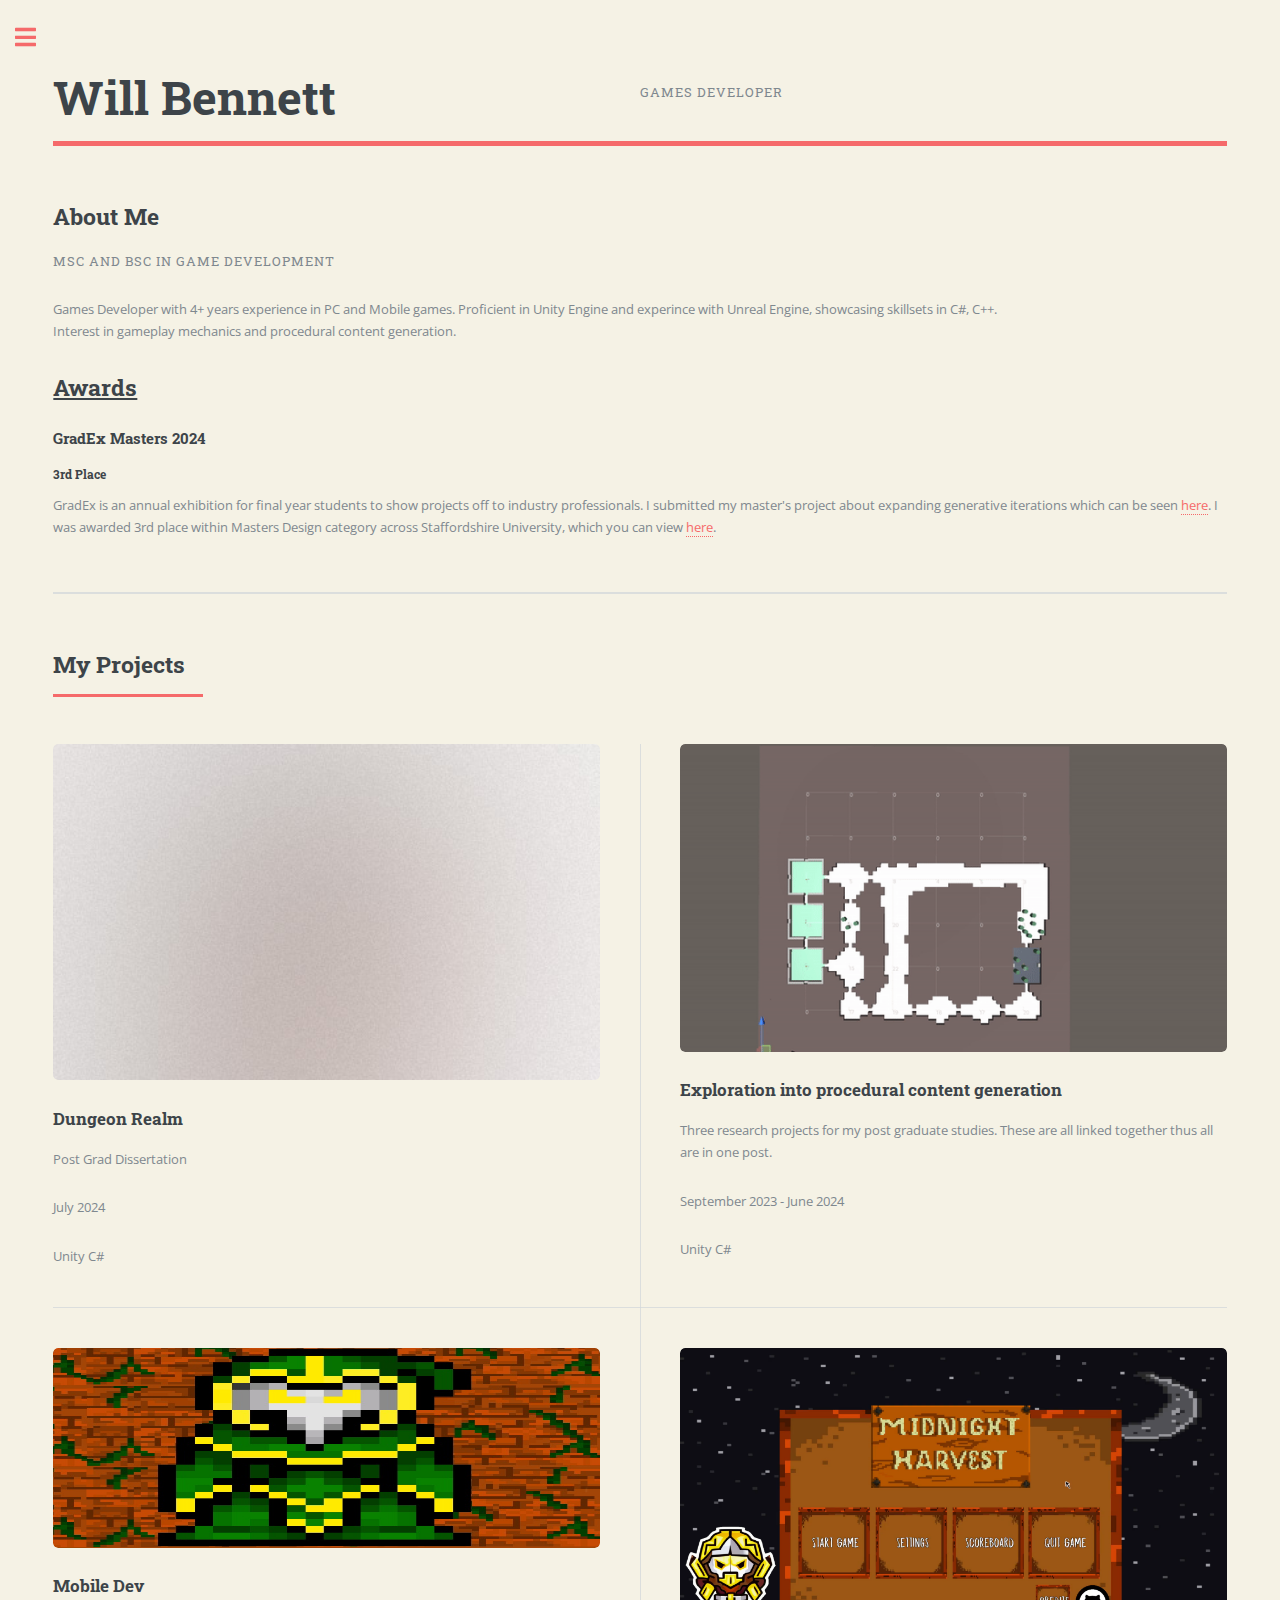
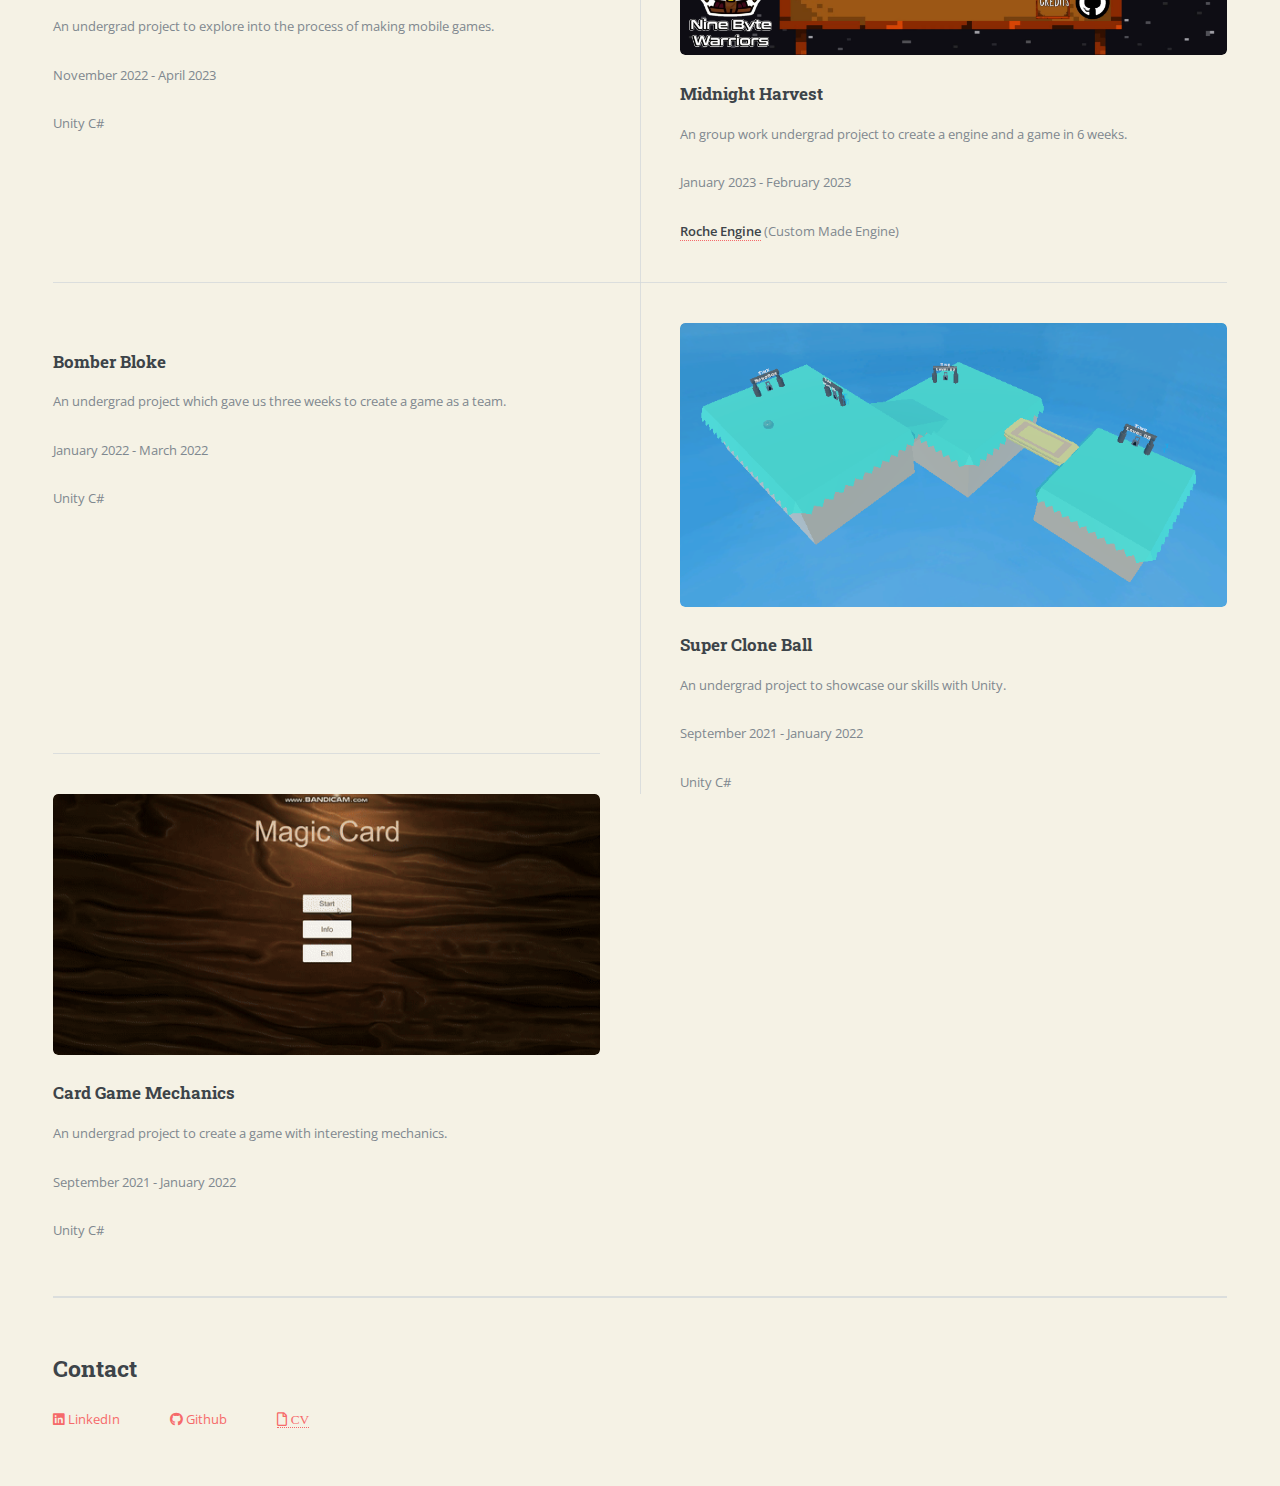
==== commit 8d2b1455: "doc added" ====
--- a/index.html
+++ b/index.html
@@ -80,7 +80,7 @@
 									<article>
 										<a href="MidnightHarvest.html" class="image"><img src="images/MidnightHarvest.png" alt="" /></a>
 										<h3>Midnight Harvest</h3>
-										<p>An group work undergrad project to create an engine and a game in 6 weeks.</p>
+										<p>An group work undergrad project to create a engine and a game in 6 weeks.</p>
 										<p>January 2023 - February 2023</p>
 										<p><a href="https://github.com/Nine-Byte-Warriors/roche-engine"><strong>Roche Engine</strong></a> (Custom Made Engine)</p>
 									</article>
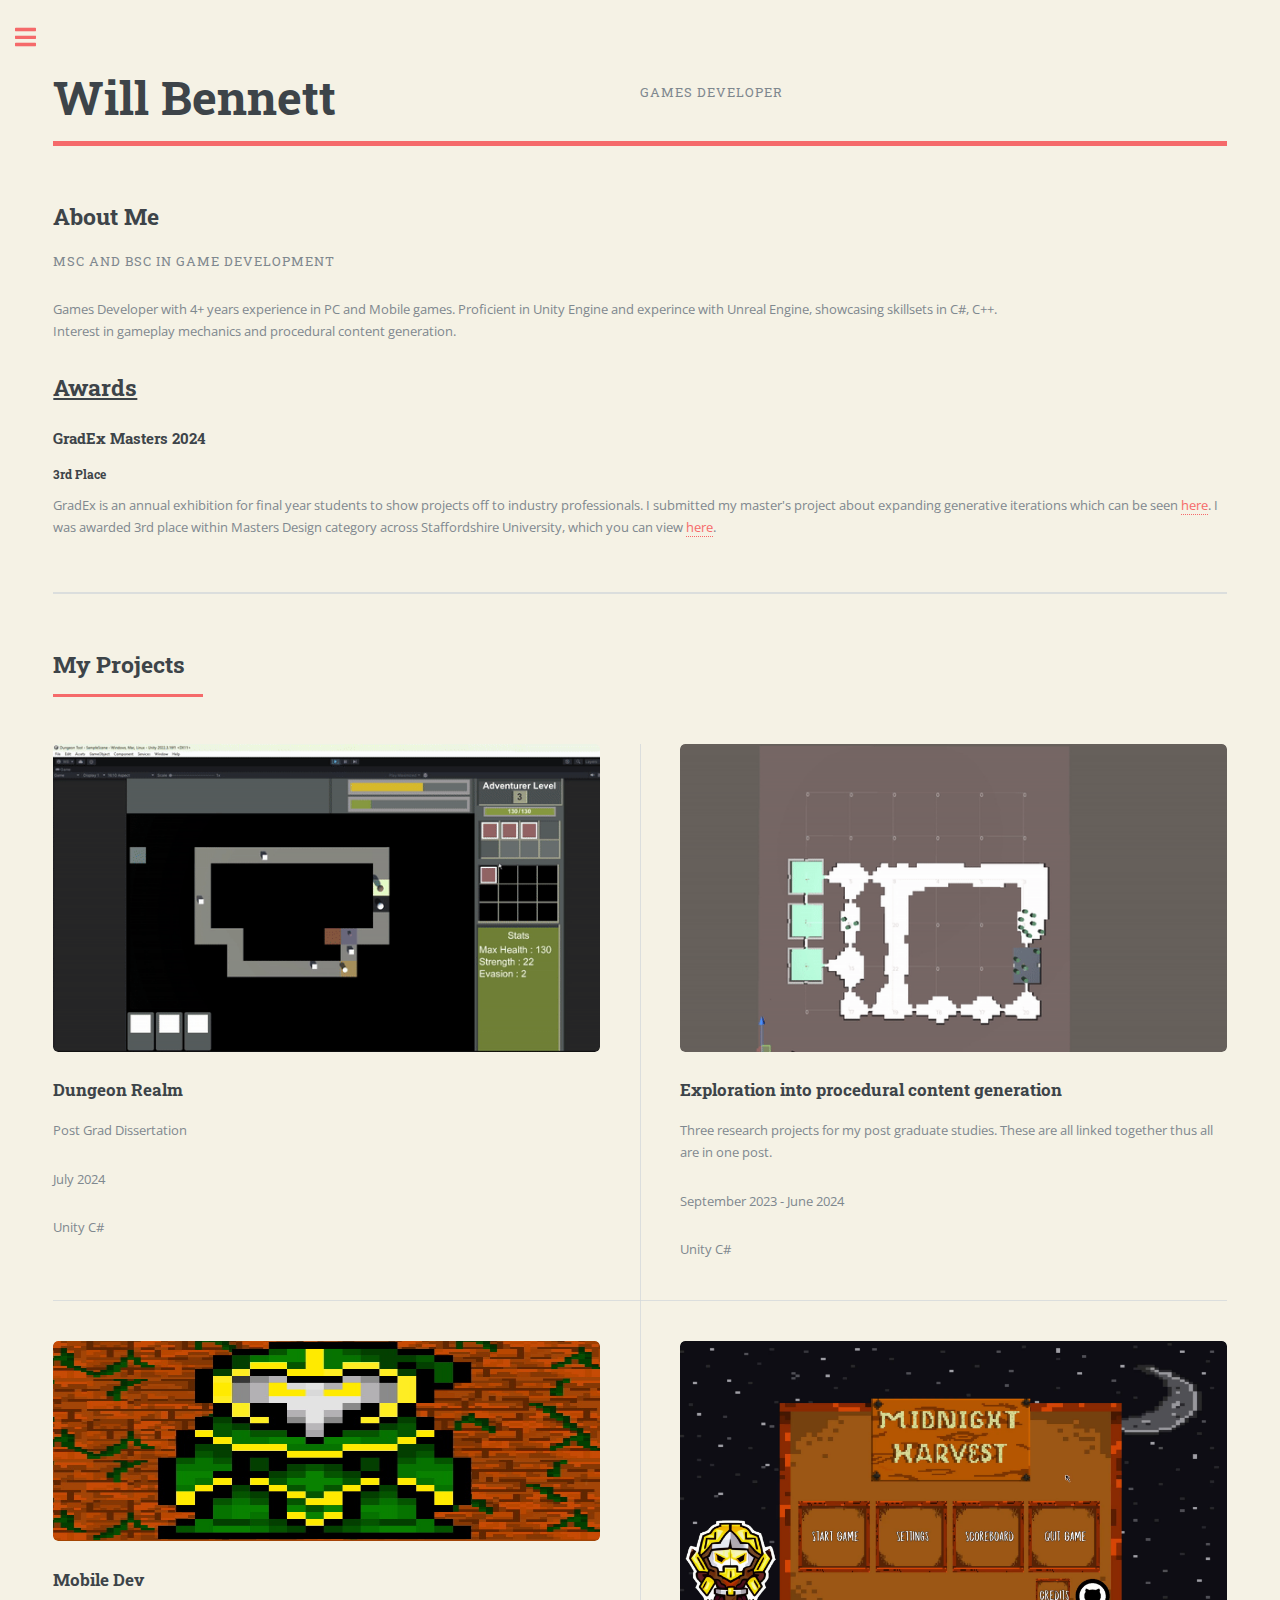
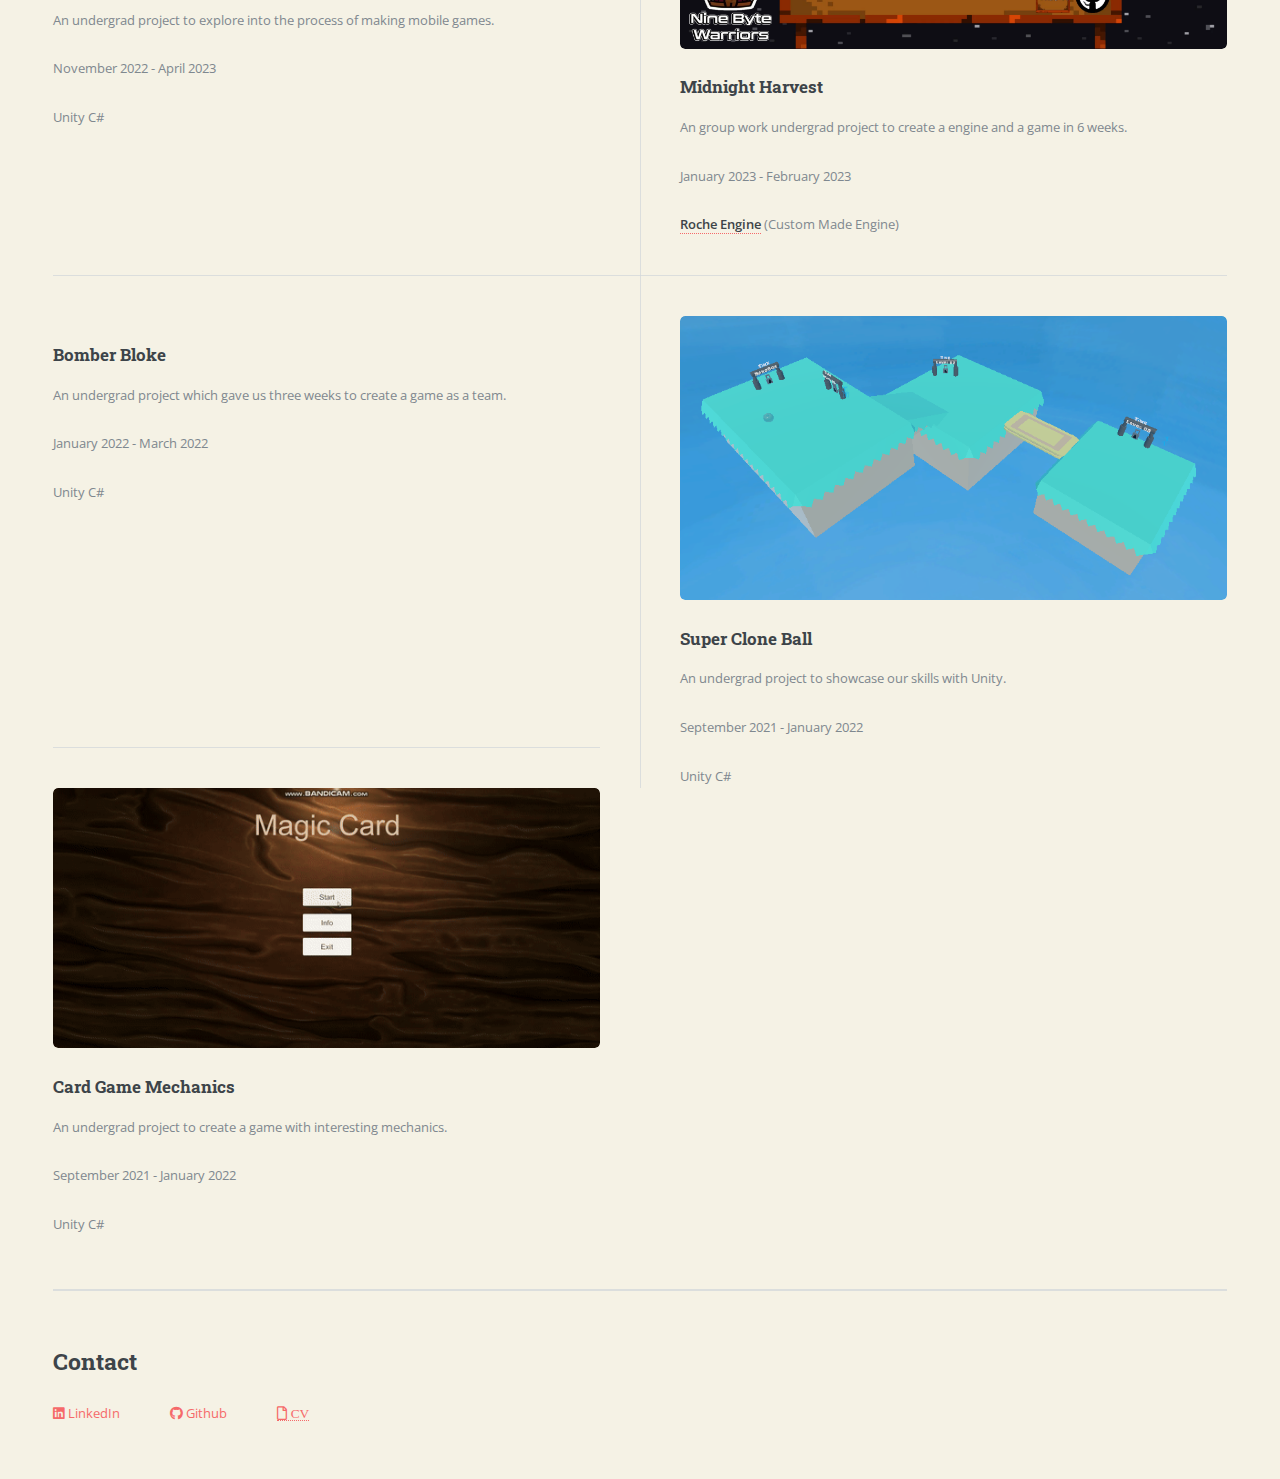
==== commit eba50f02: "diss added" ====
--- a/index.html
+++ b/index.html
@@ -56,7 +56,7 @@
 								<div class="posts">
 									<article>
 
-										<a href="#" class="image"><img src="images/pic01.jpg" alt="" /></a>
+										<a href="#" class="image"><img src="images/LoopDeckShowcase.gif" alt="" /></a>
 										<h3>Dungeon Realm</h3>
 										<p>Post Grad Dissertation</p>
 										<p>July 2024</p>
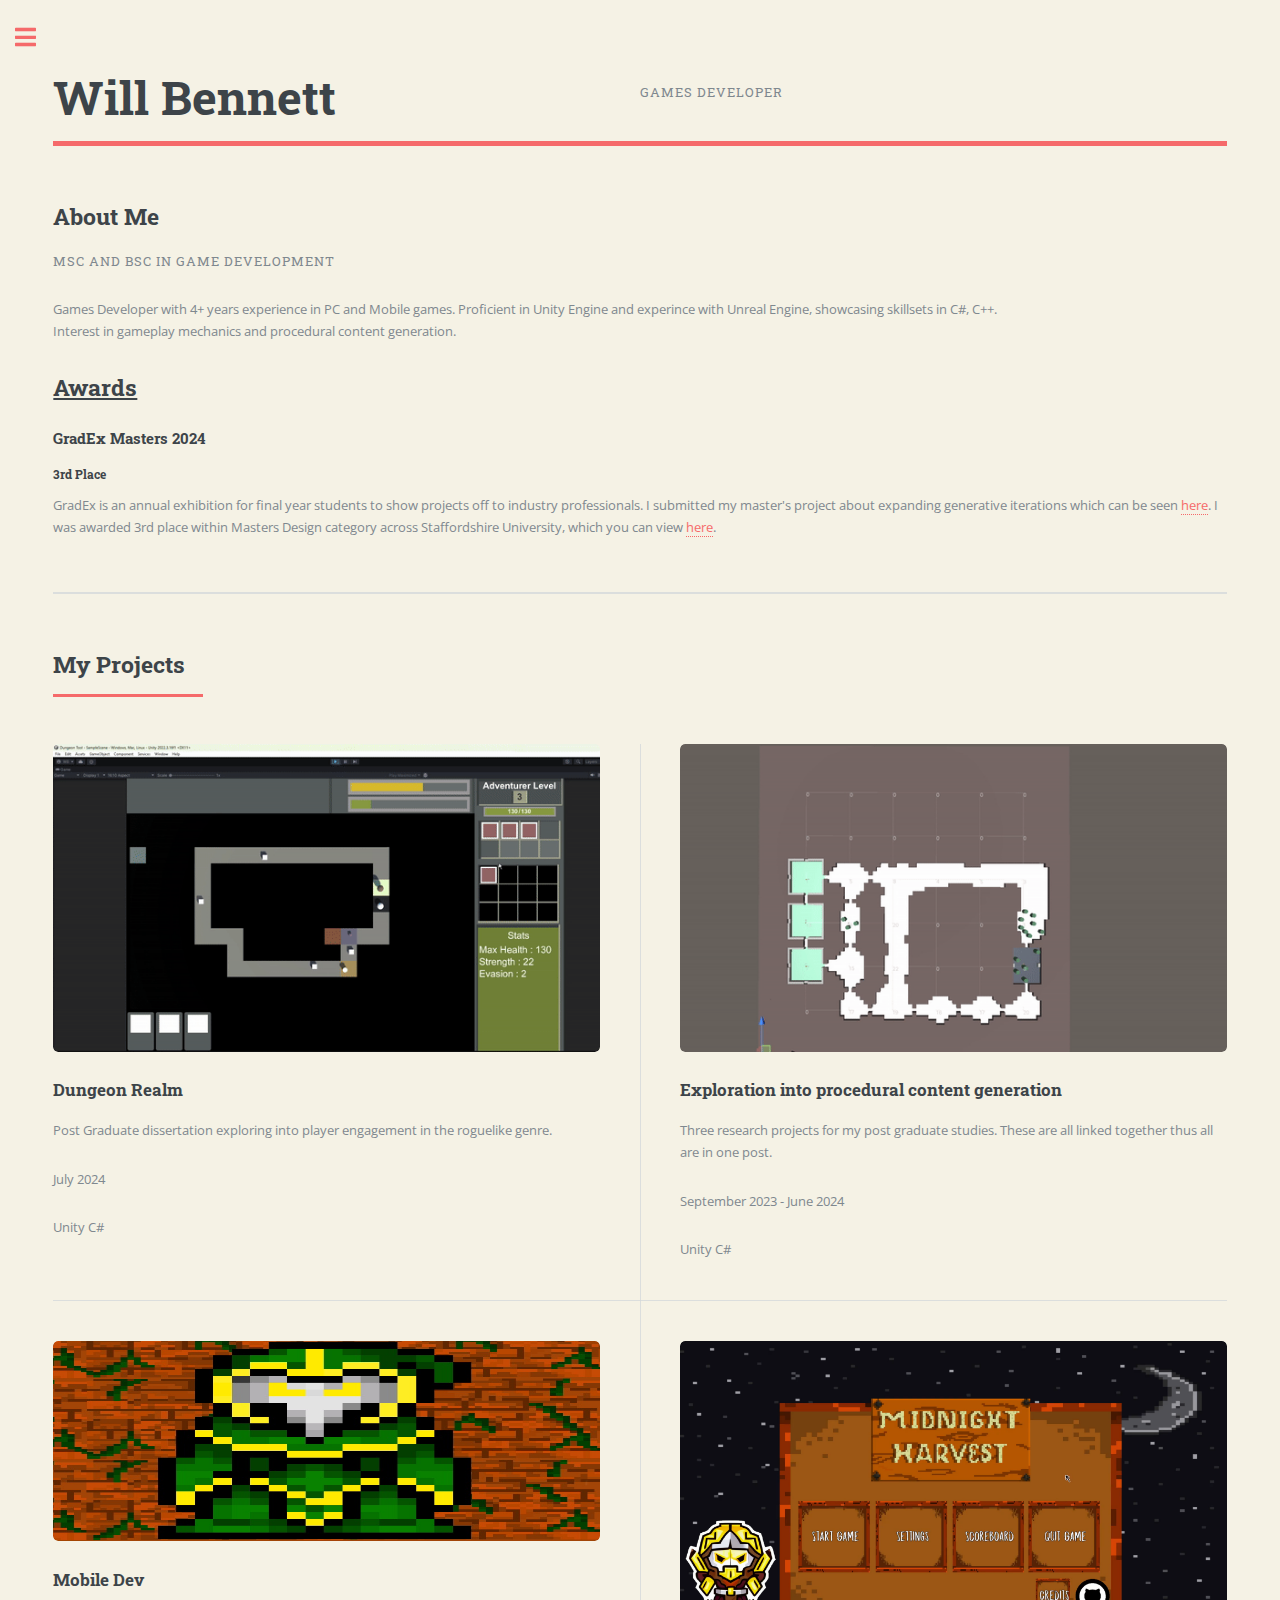
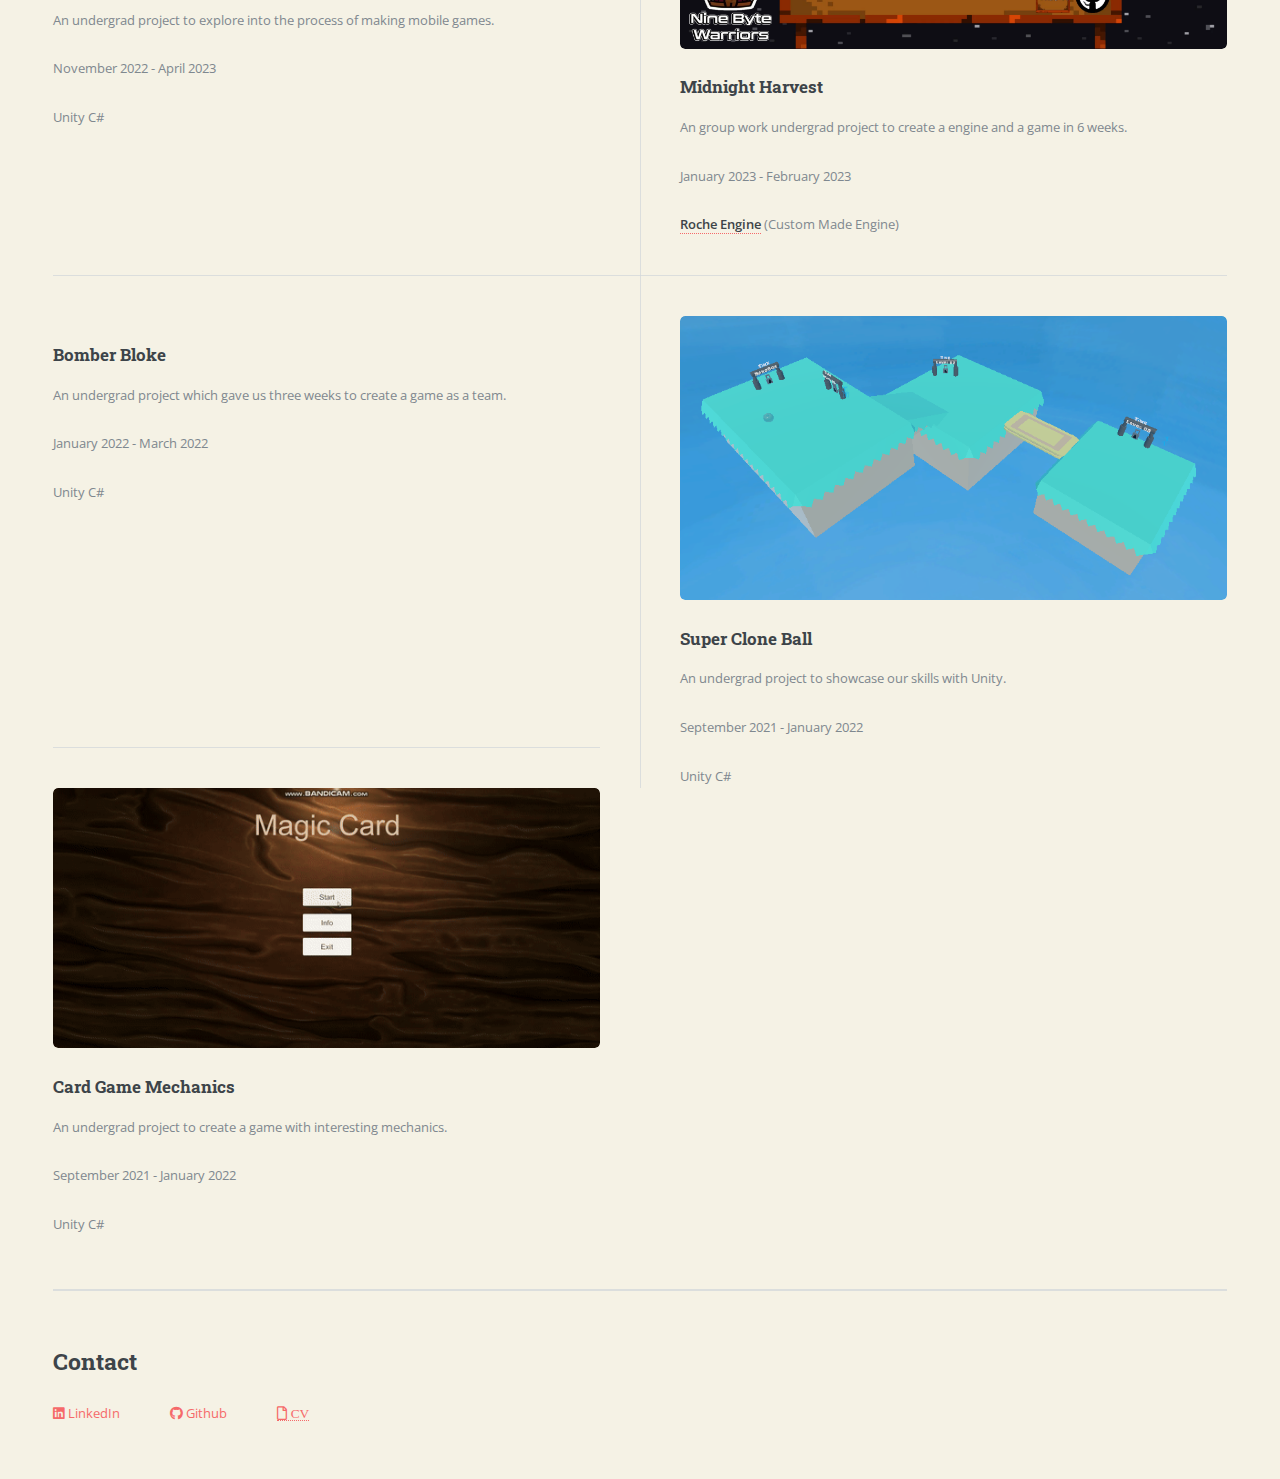
==== commit 7f7bde8b: "updated index page" ====
--- a/index.html
+++ b/index.html
@@ -56,9 +56,9 @@
 								<div class="posts">
 									<article>
 
-										<a href="#" class="image"><img src="images/LoopDeckShowcase.gif" alt="" /></a>
+										<a href="Dissertation.html" class="image"><img src="images/LoopDeckShowcase.gif" alt="" /></a>
 										<h3>Dungeon Realm</h3>
-										<p>Post Grad Dissertation</p>
+										<p>Post Graduate dissertation exploring into player engagement in the roguelike genre.</p>
 										<p>July 2024</p>
 										<p>Unity C#</p>
 
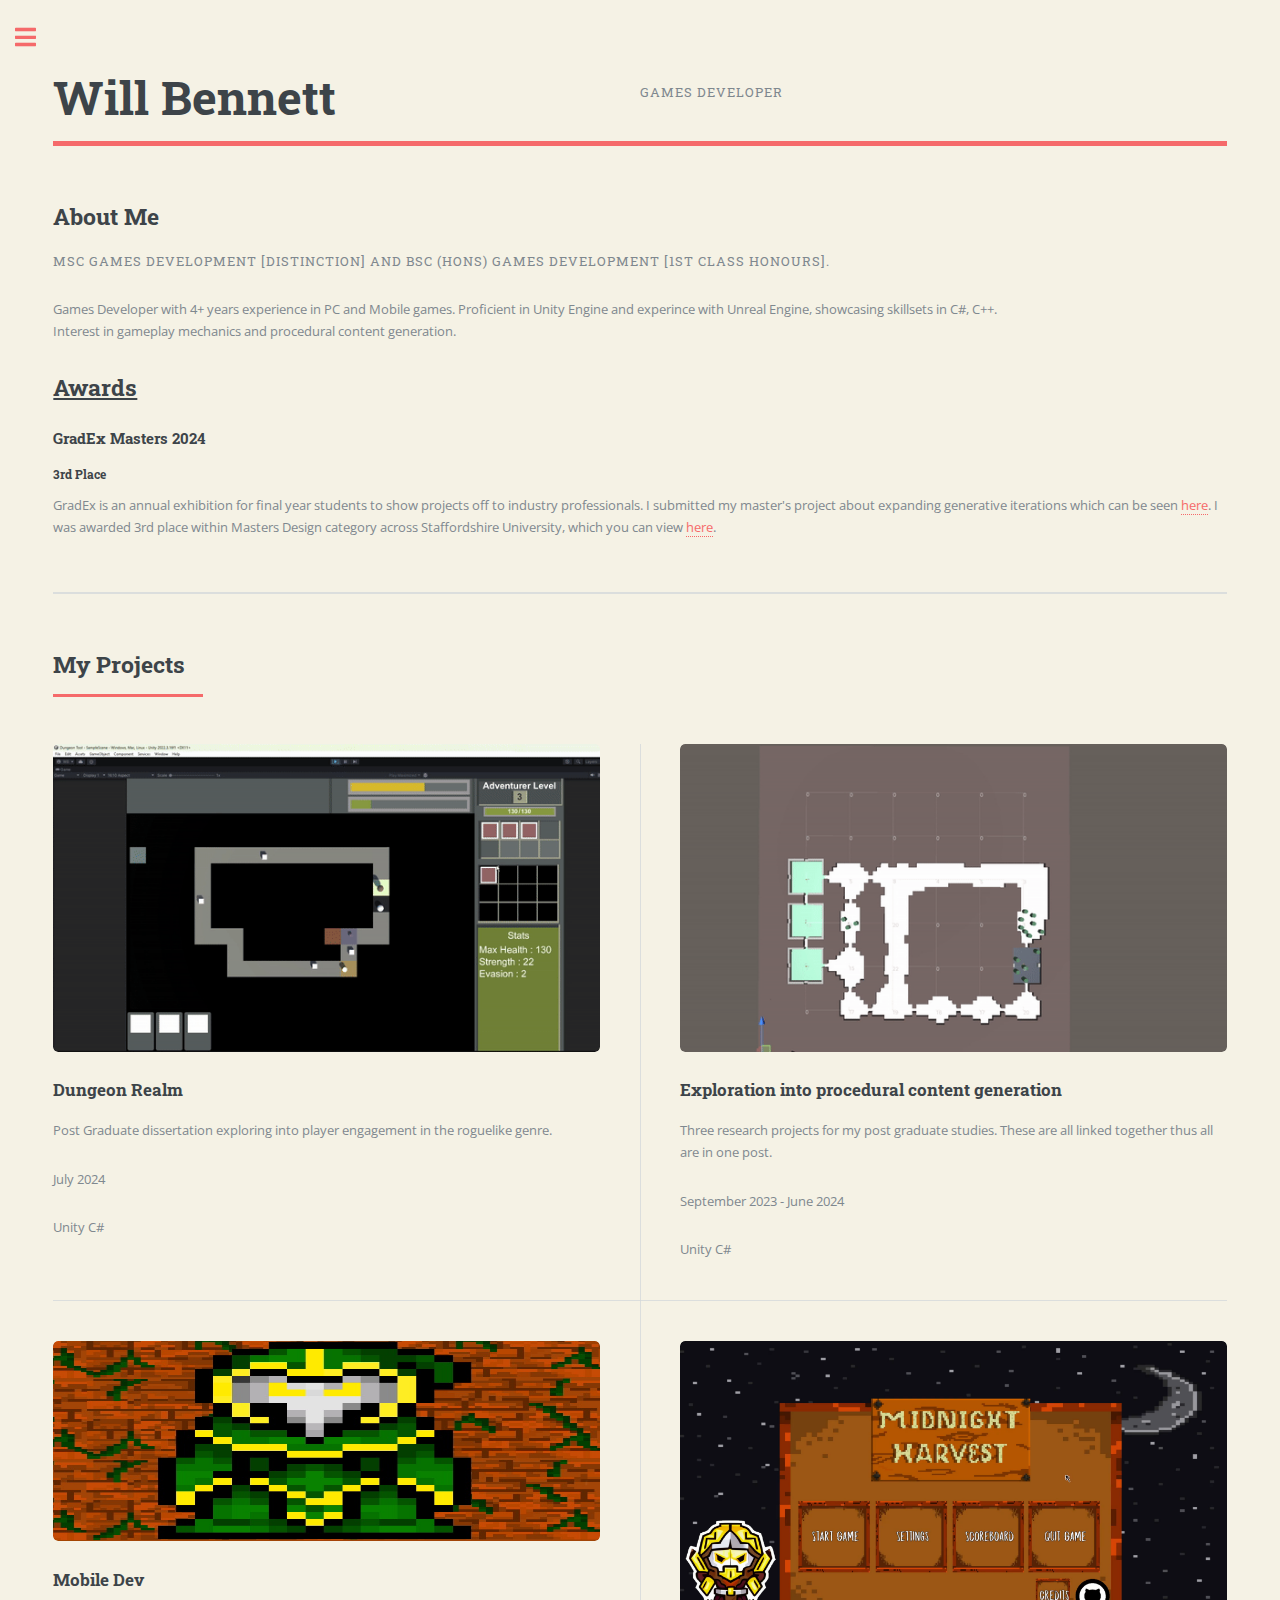
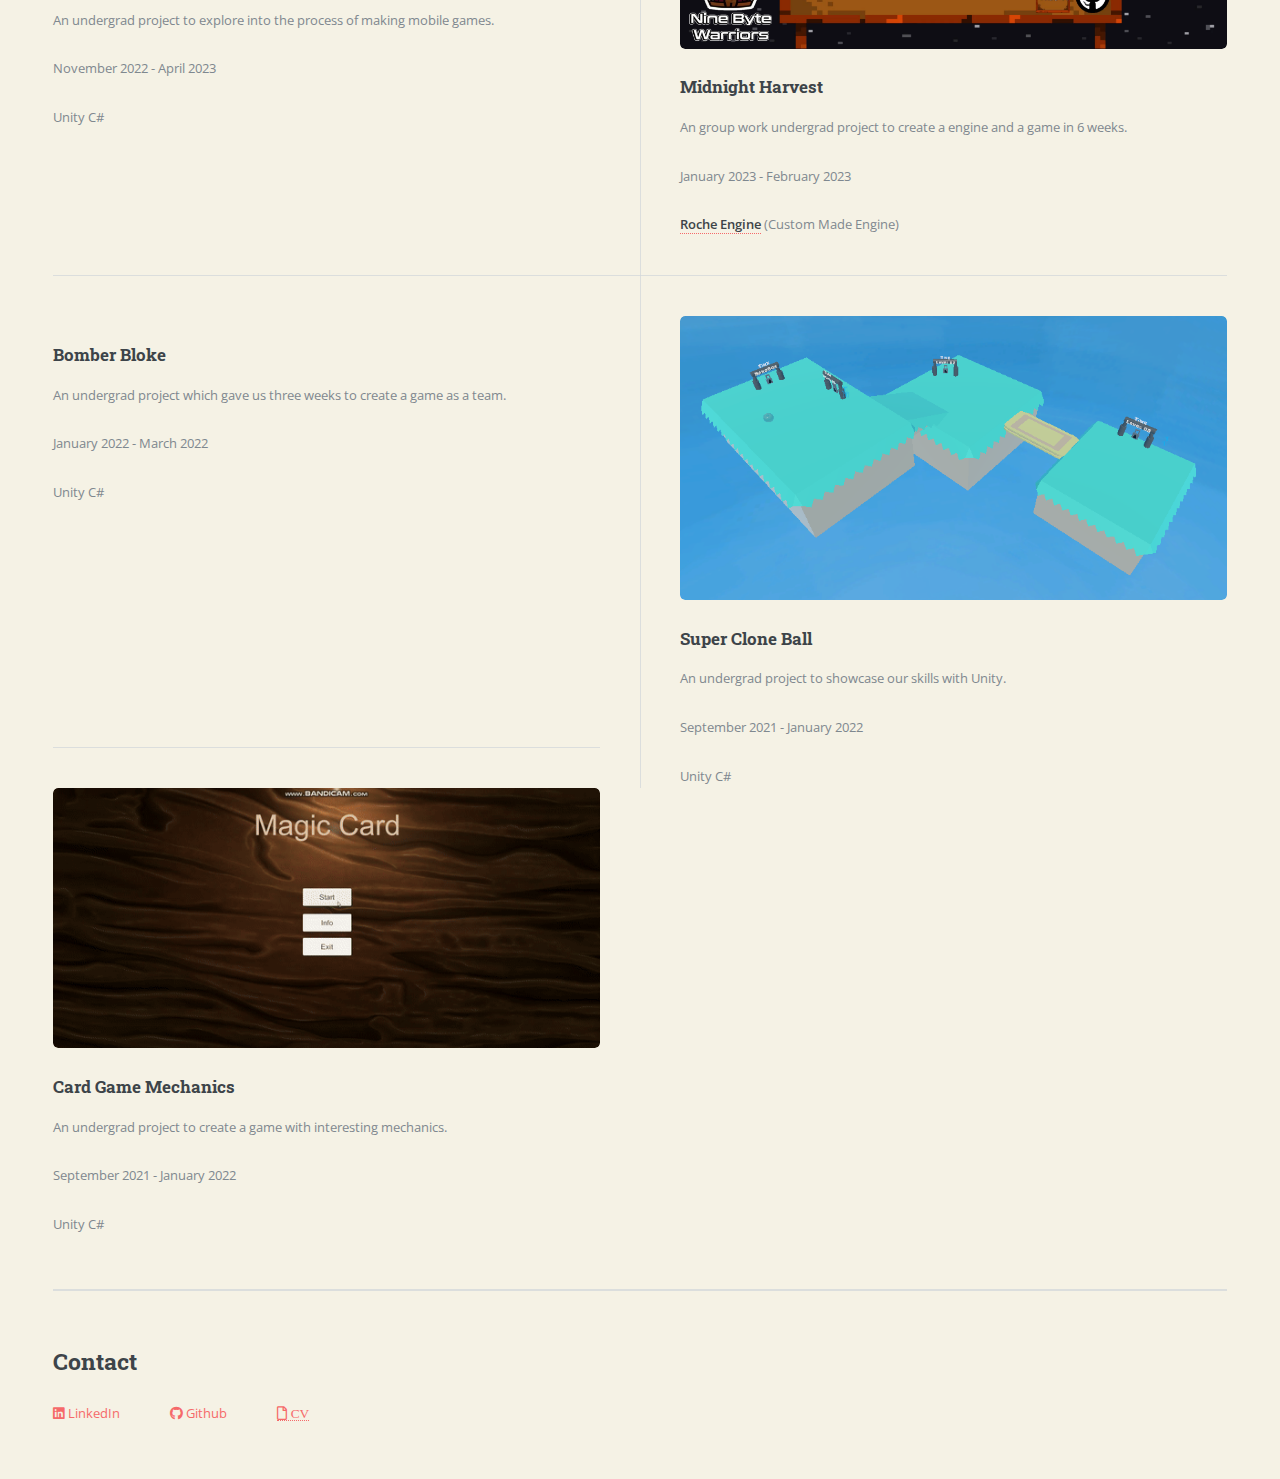
==== commit 4c57341e: "added grades" ====
--- a/index.html
+++ b/index.html
@@ -31,7 +31,7 @@
 								<div class="content">
 									<header>
 										<h2>About Me</h2>
-										<p>MSc and BSc in Game Development</p>
+										<p>MSc Games Development [Distinction] and BSc (Hons) Games Development [1st Class Honours].</p>
 									</header>
 									<p>
 										Games Developer with 4+ years experience in PC and Mobile games. Proficient in Unity Engine and experince with Unreal Engine, showcasing skillsets in C#, C++.
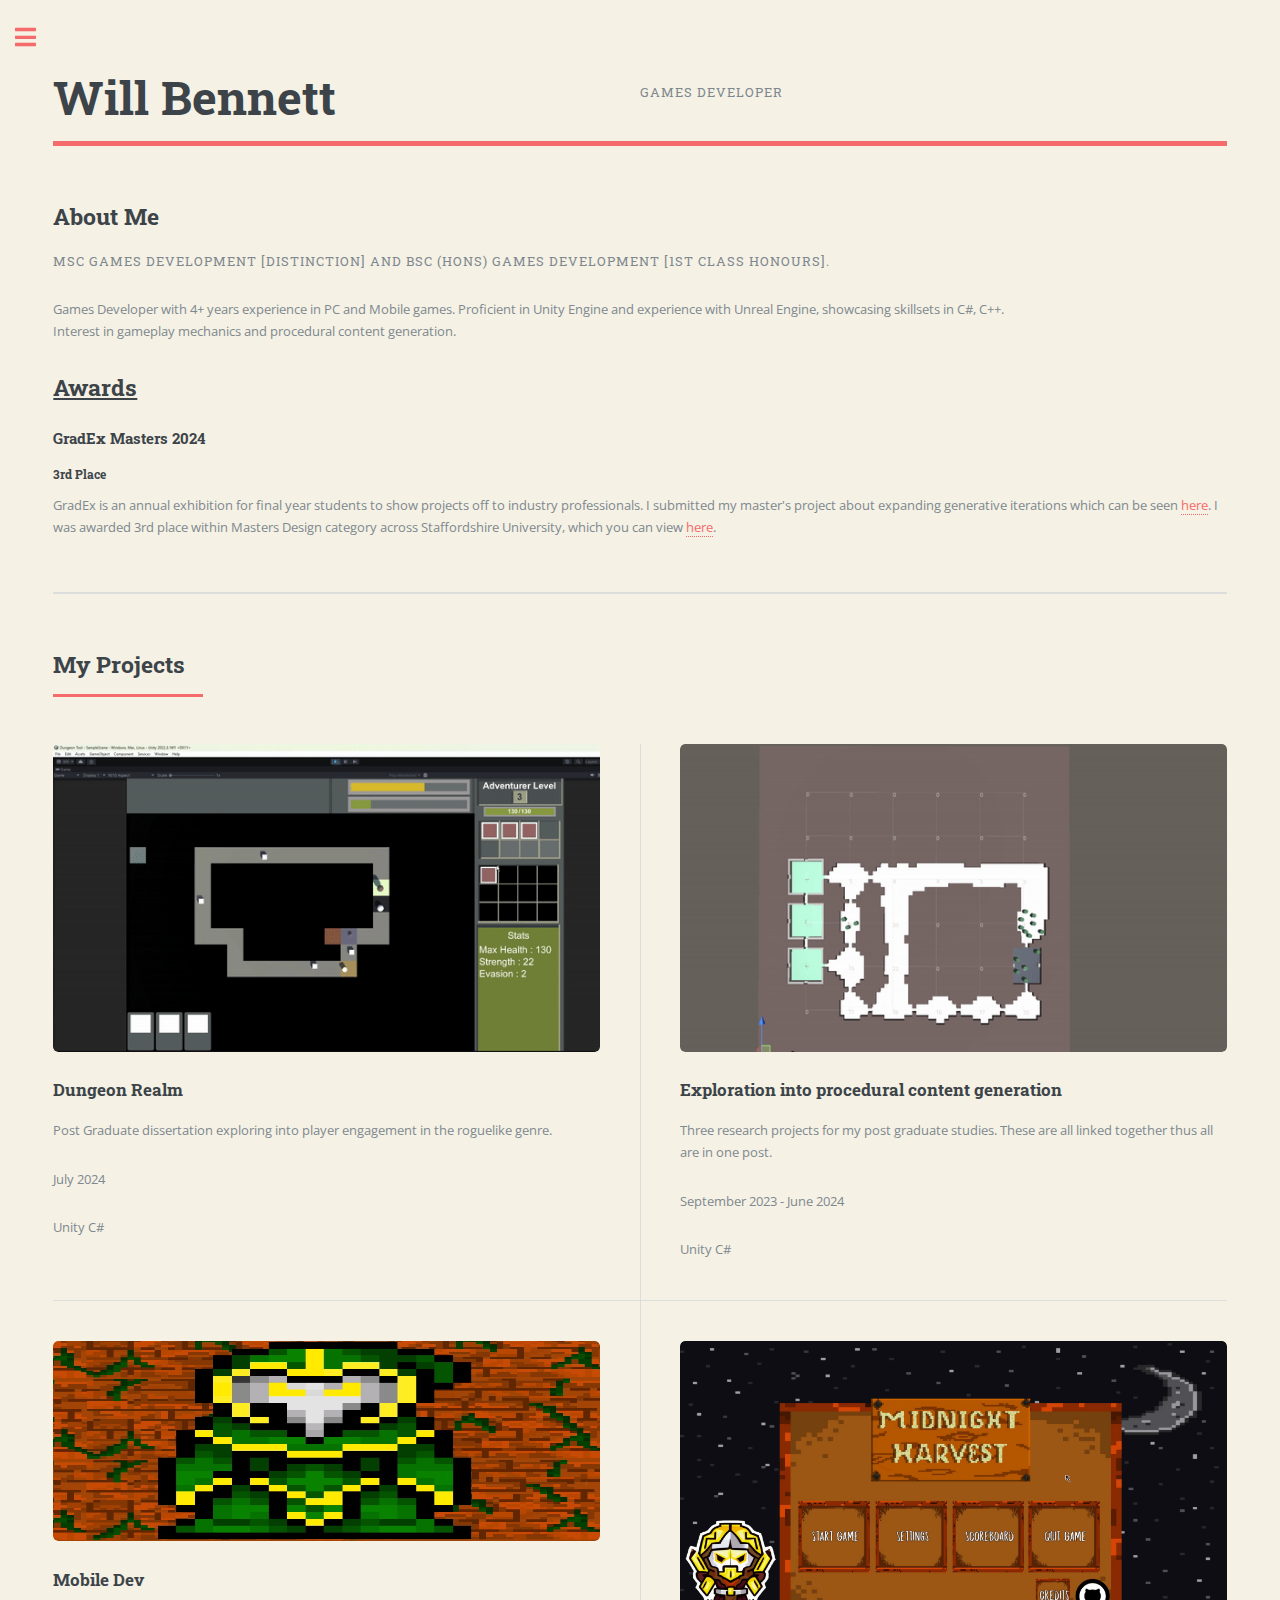
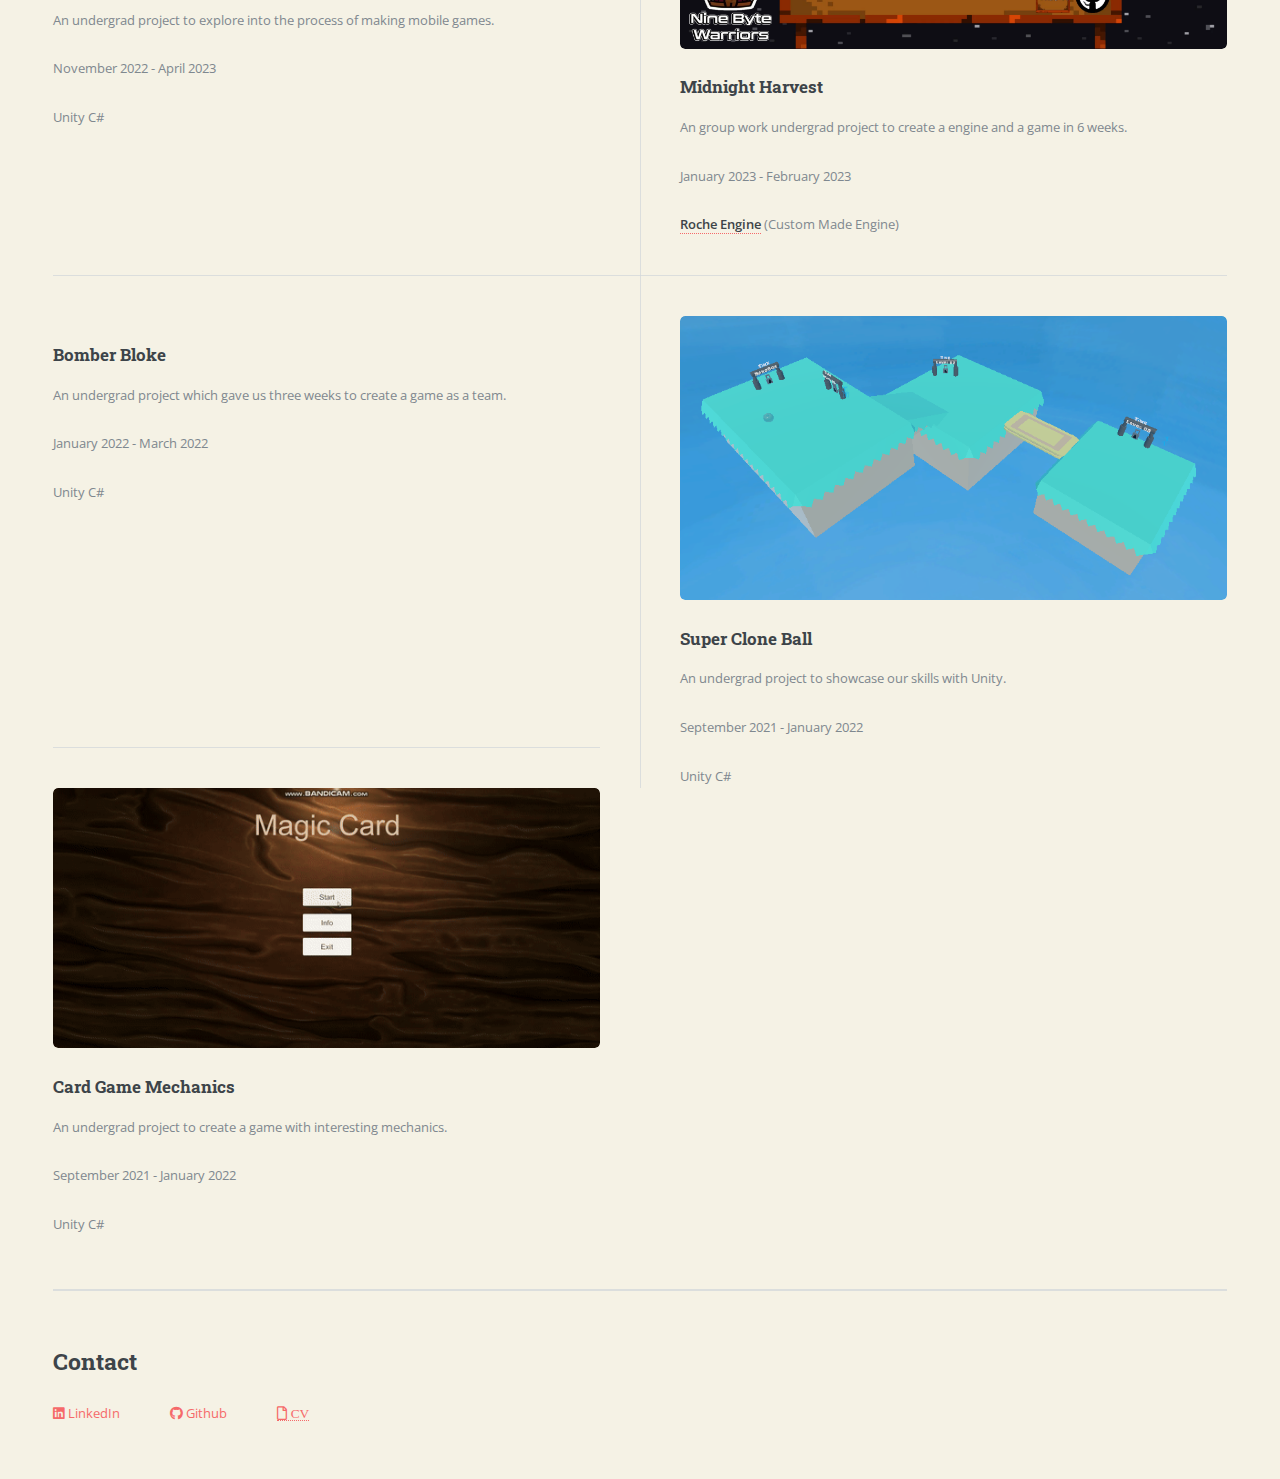
==== commit b45eca3b: "spelling" ====
--- a/index.html
+++ b/index.html
@@ -34,7 +34,7 @@
 										<p>MSc Games Development [Distinction] and BSc (Hons) Games Development [1st Class Honours].</p>
 									</header>
 									<p>
-										Games Developer with 4+ years experience in PC and Mobile games. Proficient in Unity Engine and experince with Unreal Engine, showcasing skillsets in C#, C++.
+										Games Developer with 4+ years experience in PC and Mobile games. Proficient in Unity Engine and experience with Unreal Engine, showcasing skillsets in C#, C++.
 										<br /> Interest in gameplay mechanics and procedural content generation.
 									</p>
 
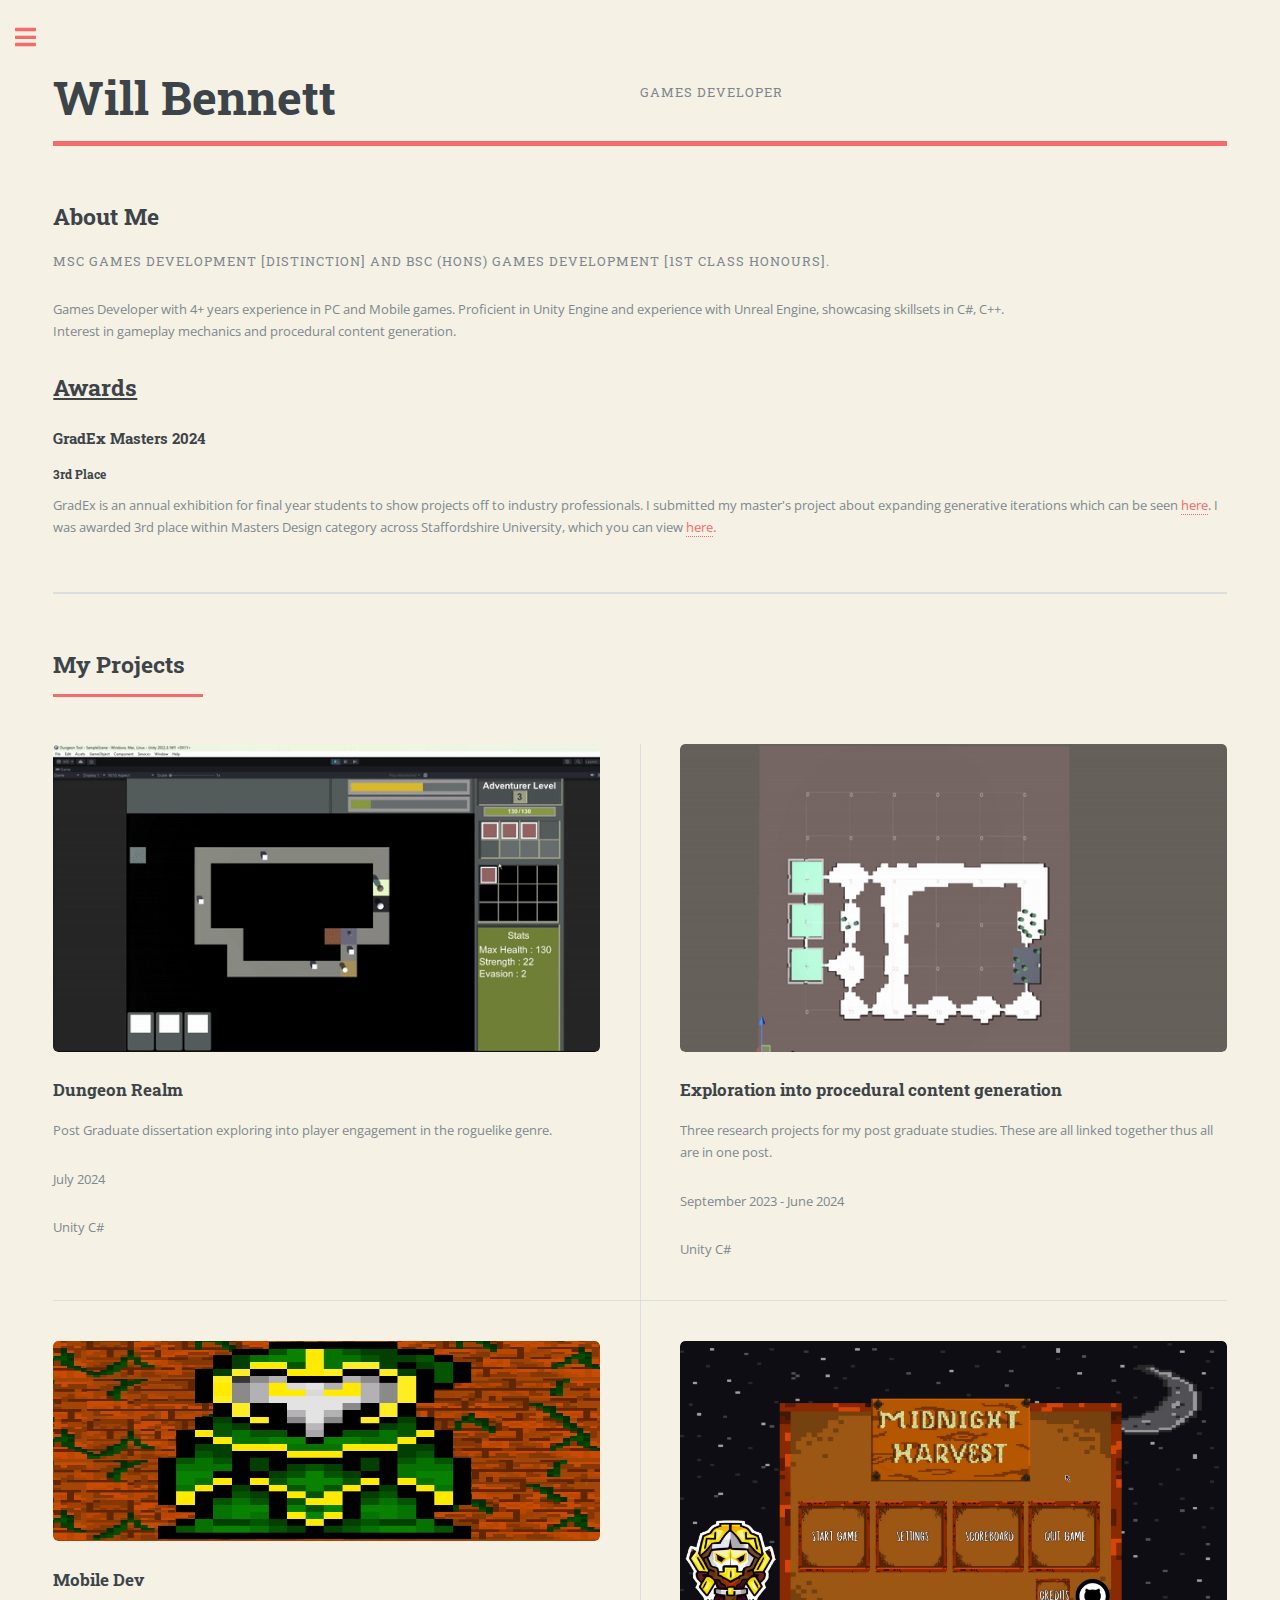
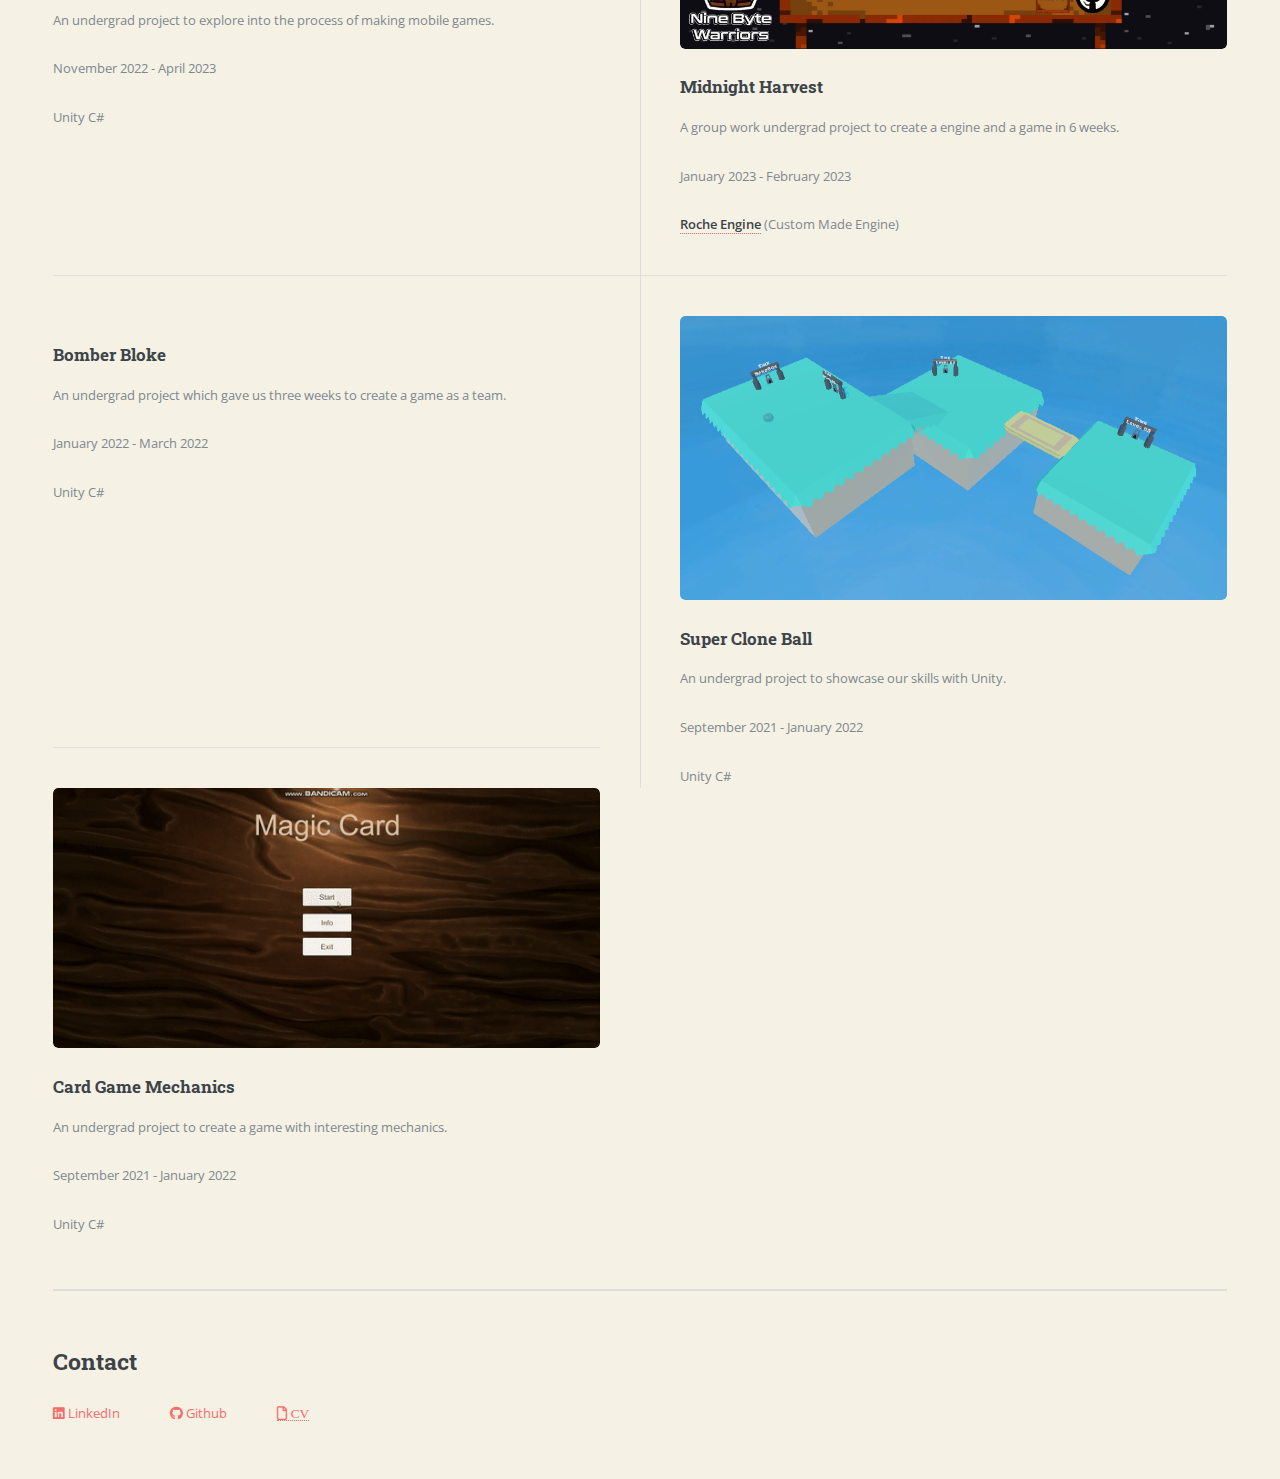
==== commit 656d3fef: "spelling changes" ====
--- a/index.html
+++ b/index.html
@@ -80,7 +80,7 @@
 									<article>
 										<a href="MidnightHarvest.html" class="image"><img src="images/MidnightHarvest.png" alt="" /></a>
 										<h3>Midnight Harvest</h3>
-										<p>An group work undergrad project to create a engine and a game in 6 weeks.</p>
+										<p>A group work undergrad project to create a engine and a game in 6 weeks.</p>
 										<p>January 2023 - February 2023</p>
 										<p><a href="https://github.com/Nine-Byte-Warriors/roche-engine"><strong>Roche Engine</strong></a> (Custom Made Engine)</p>
 									</article>
